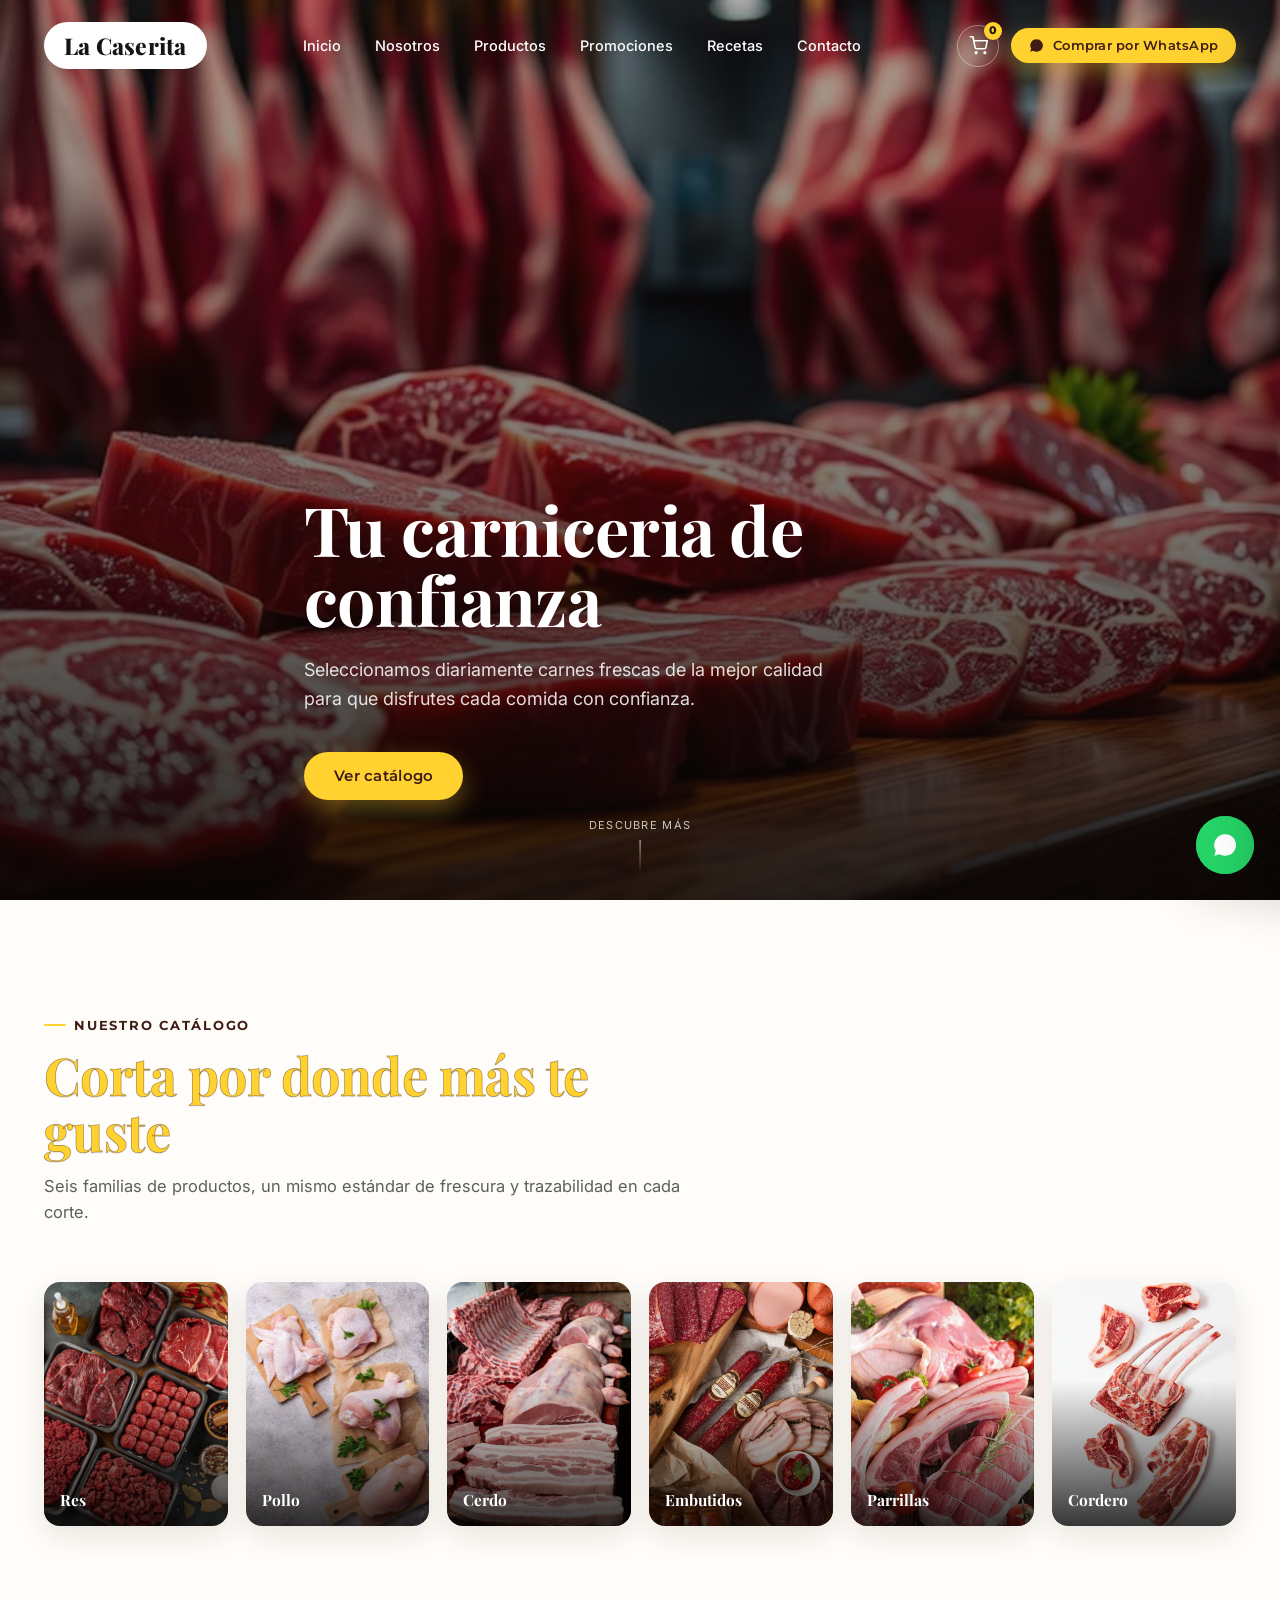
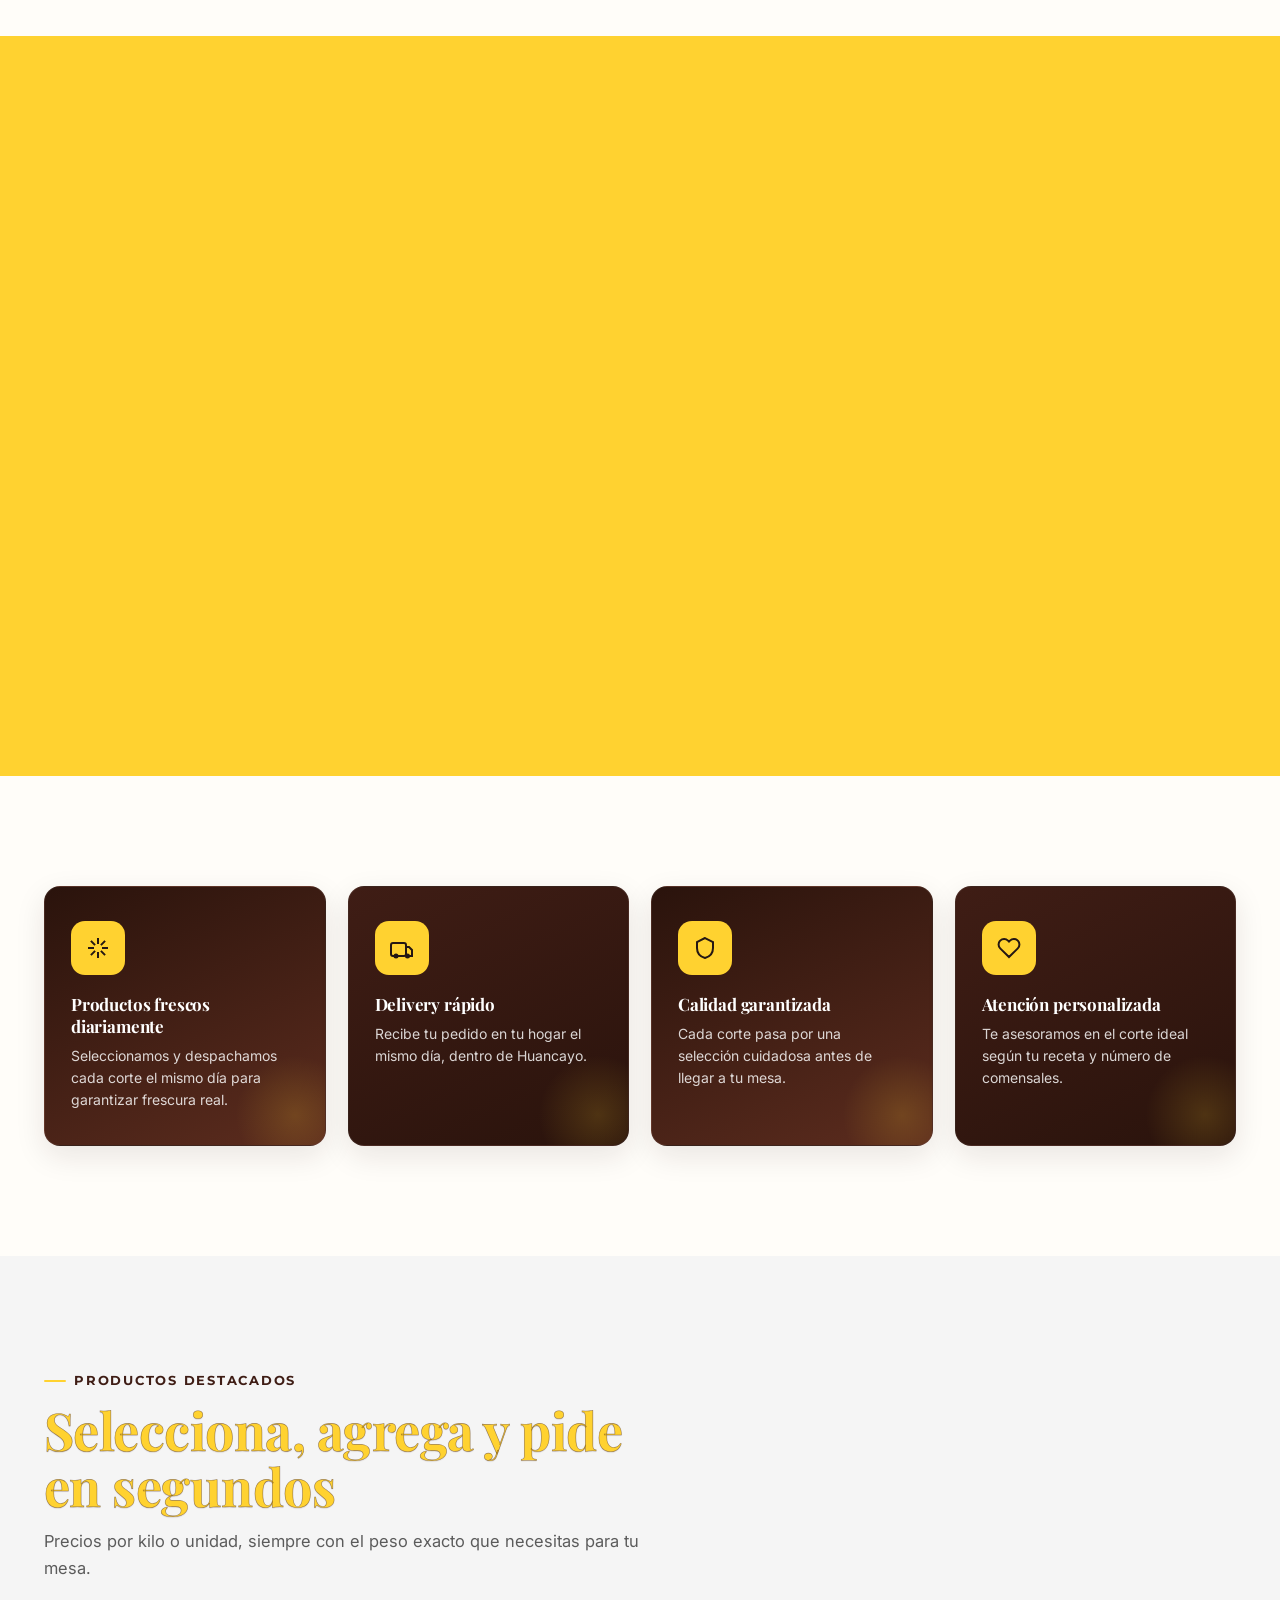
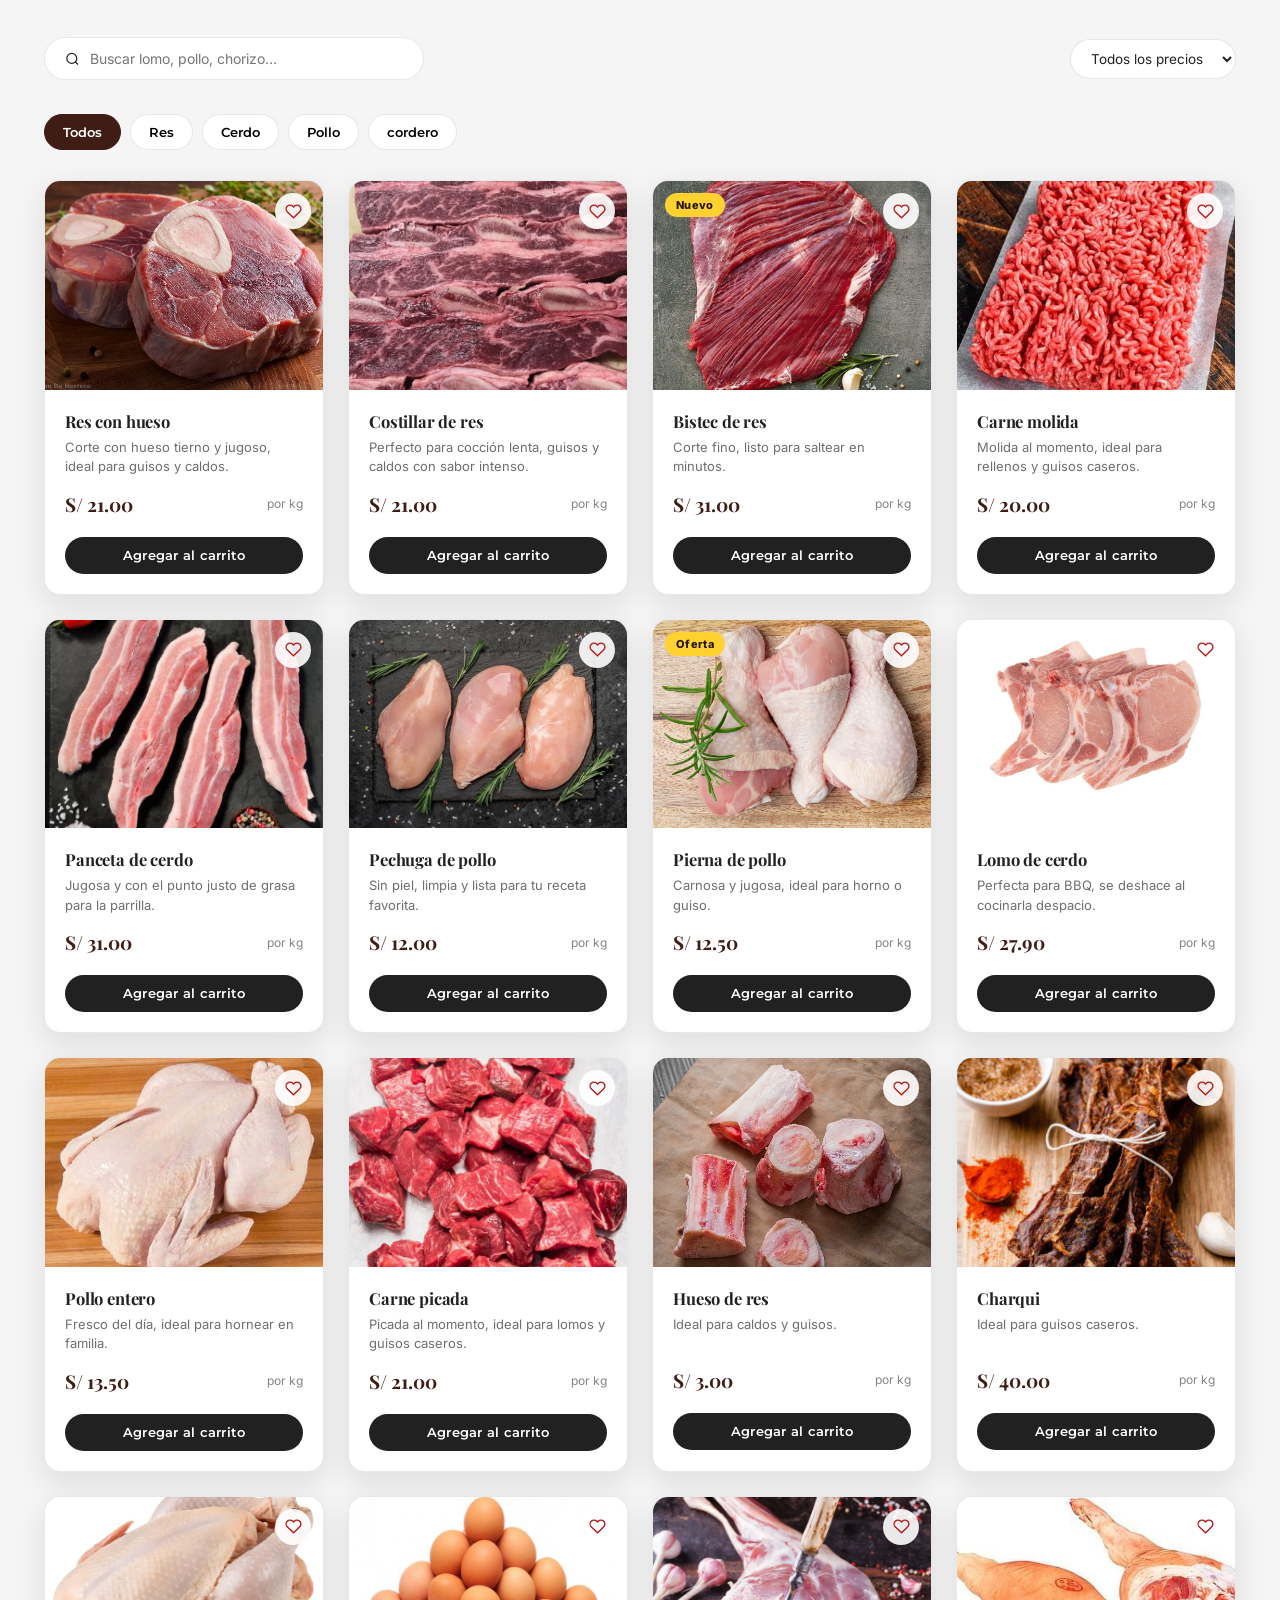
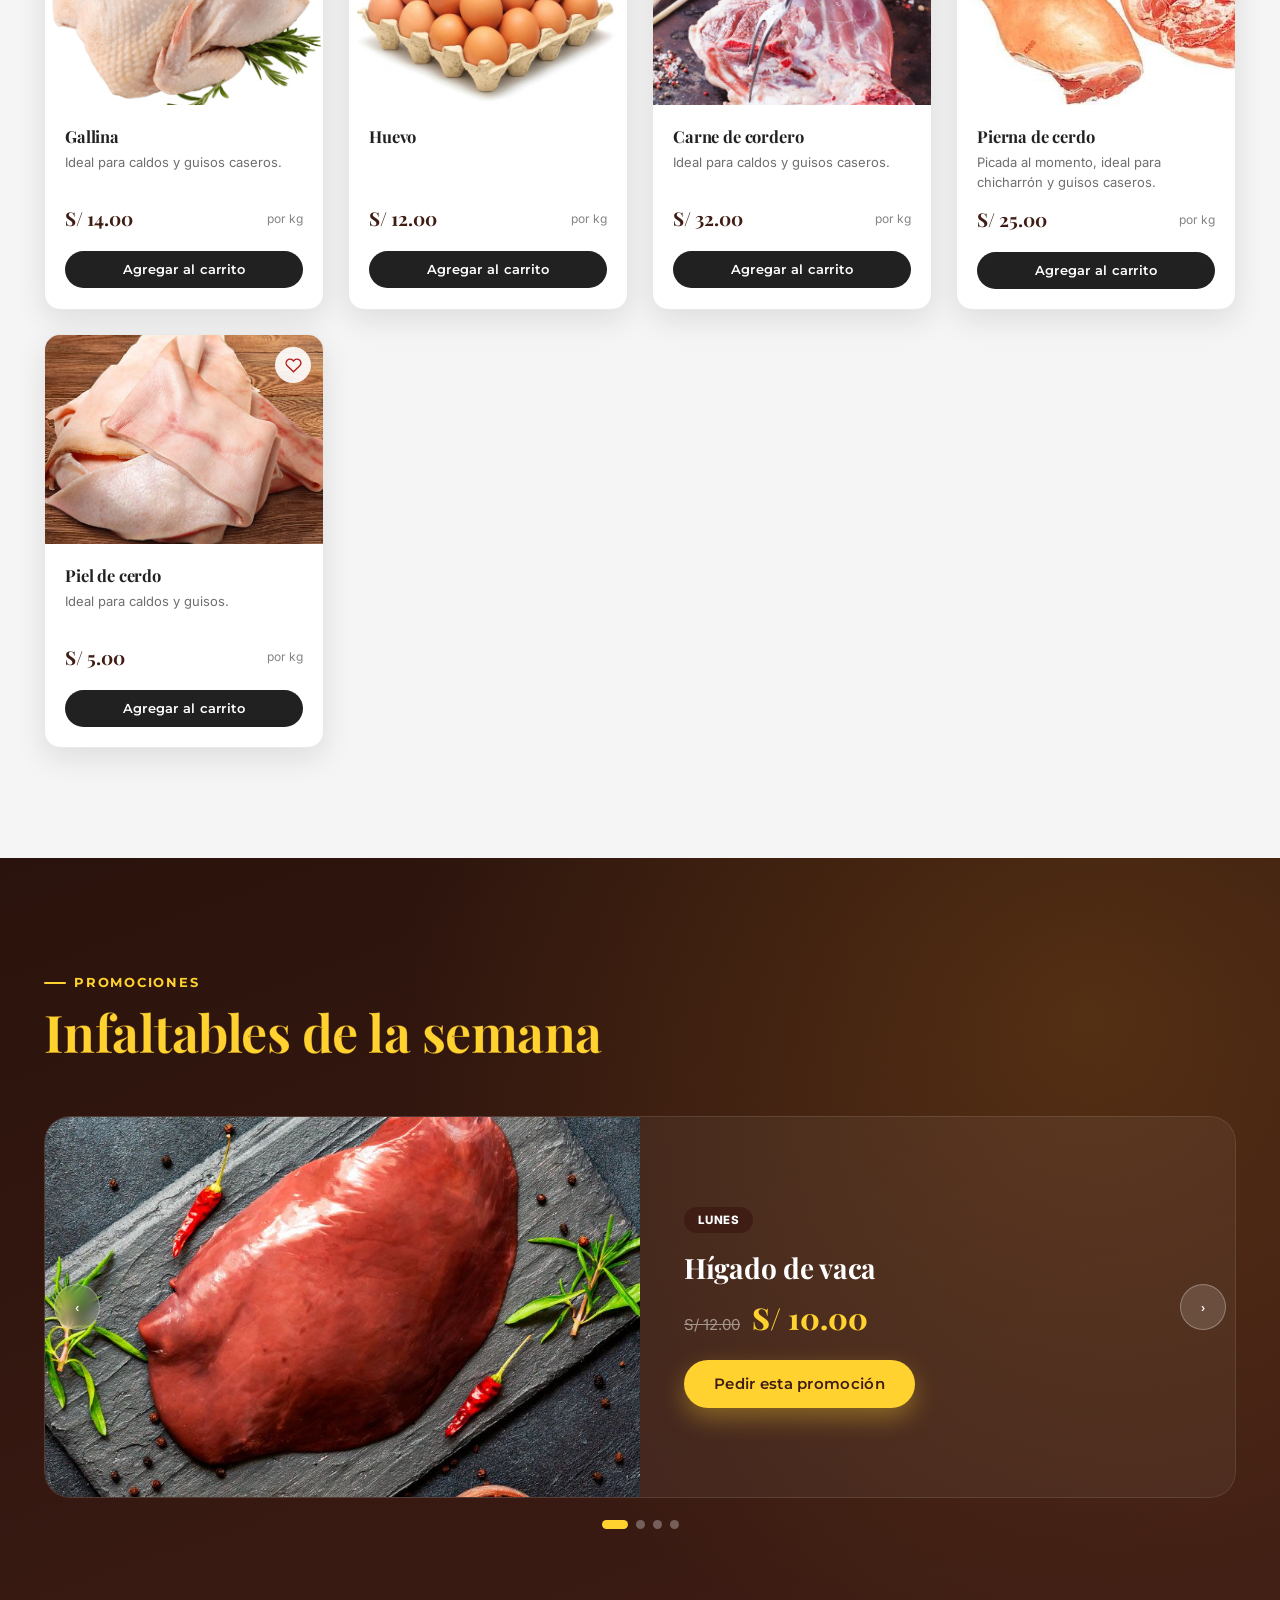
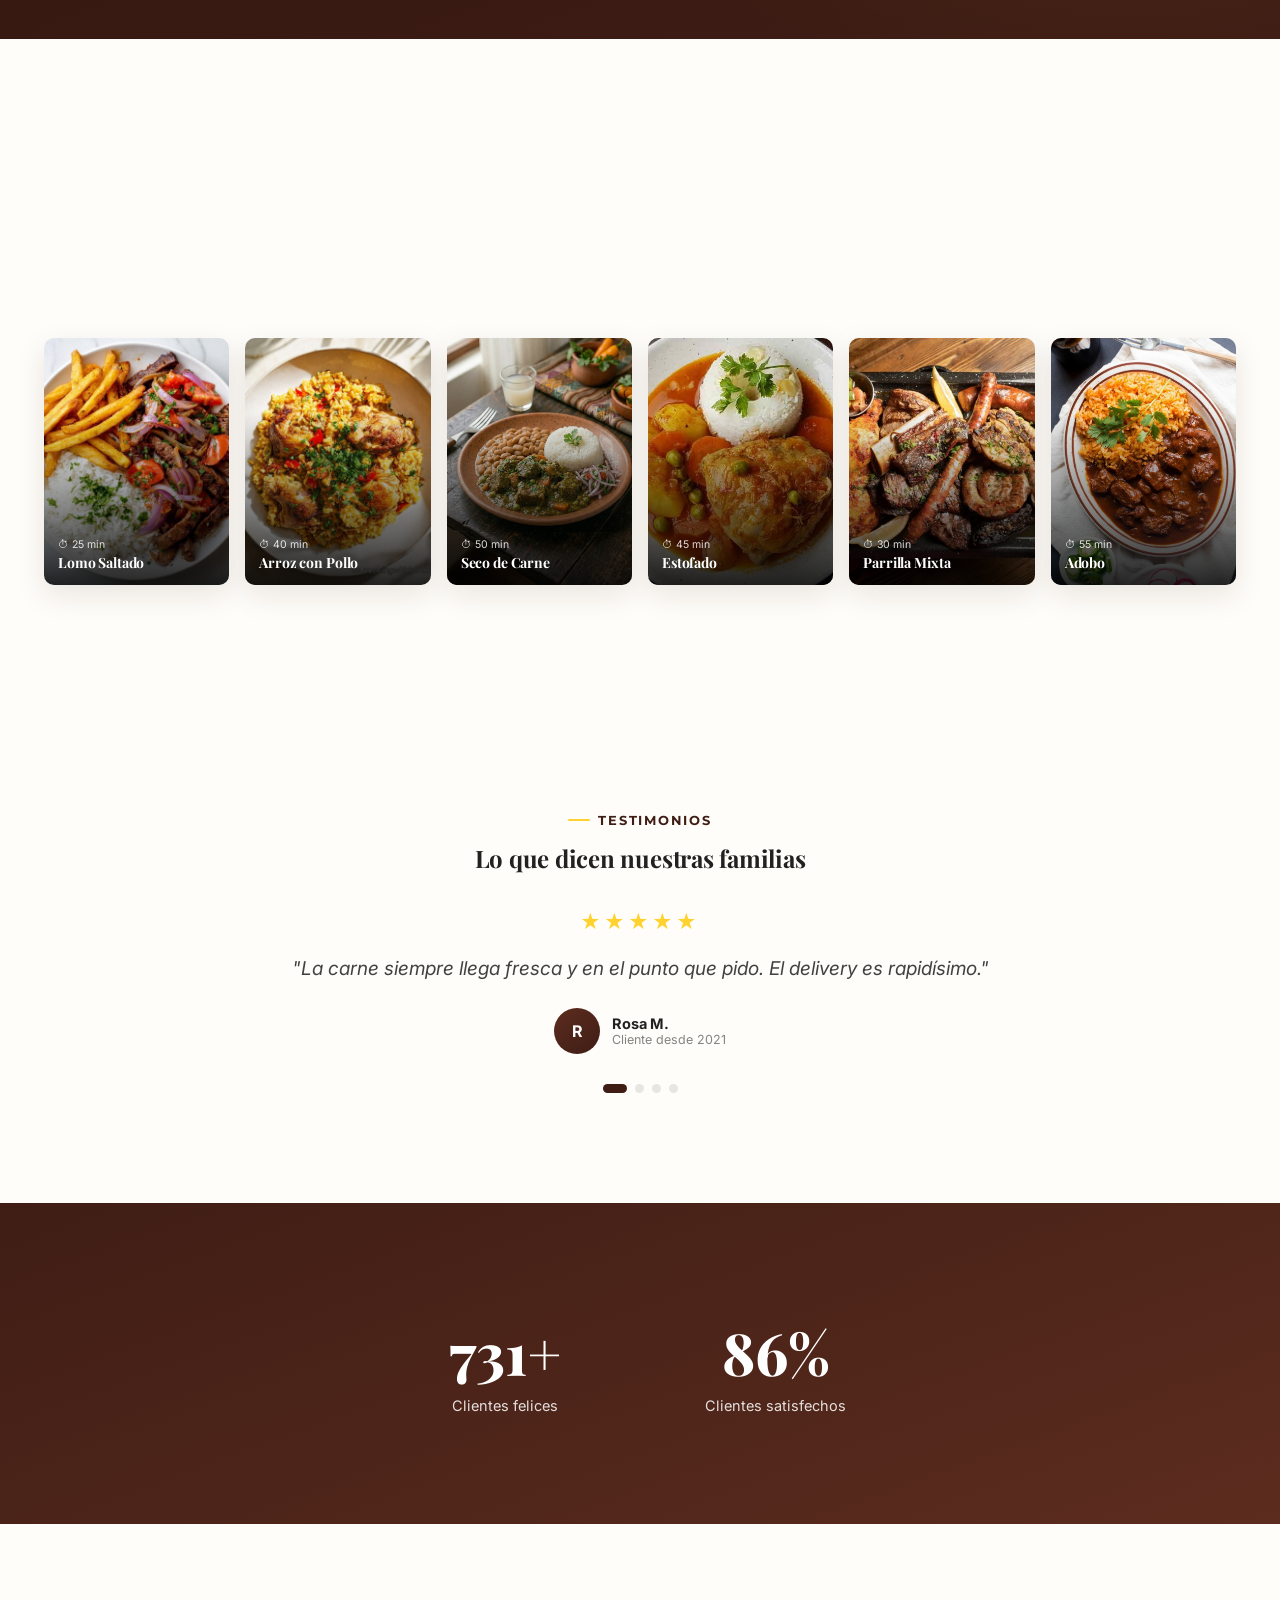
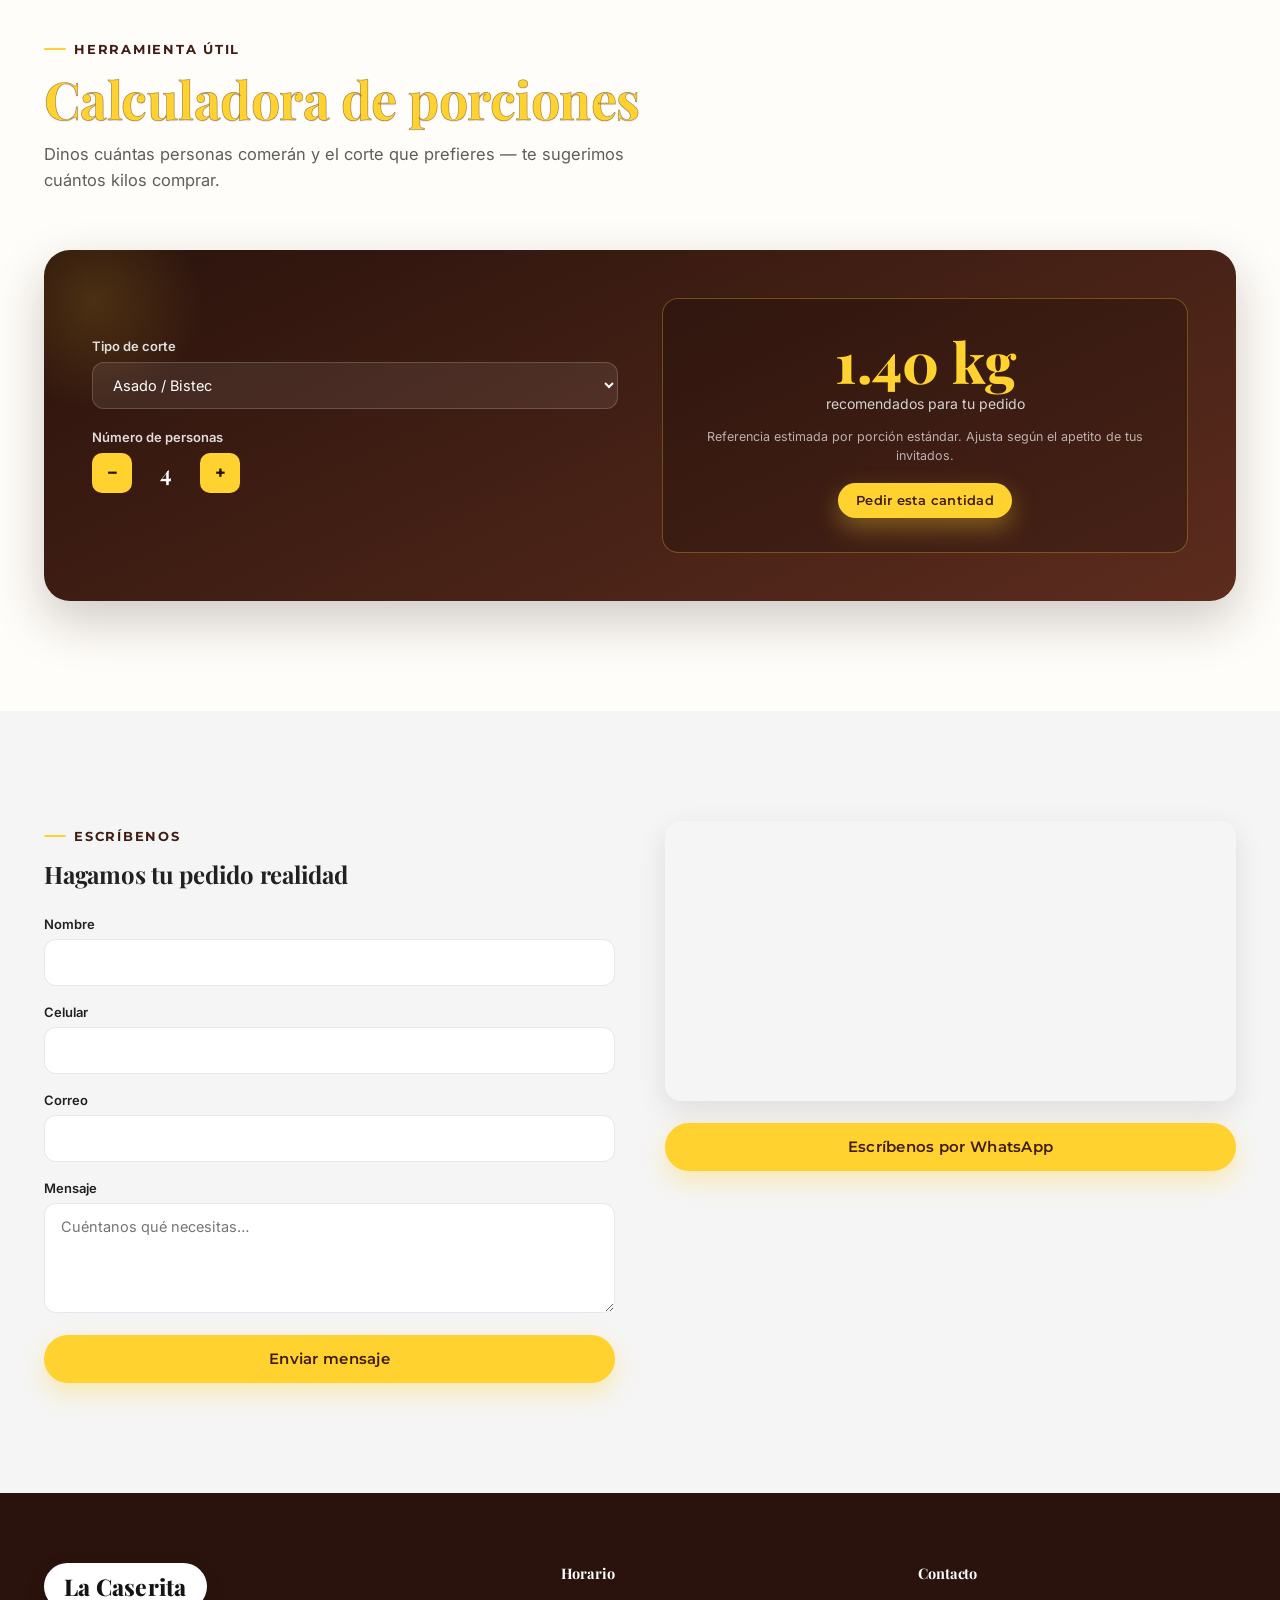
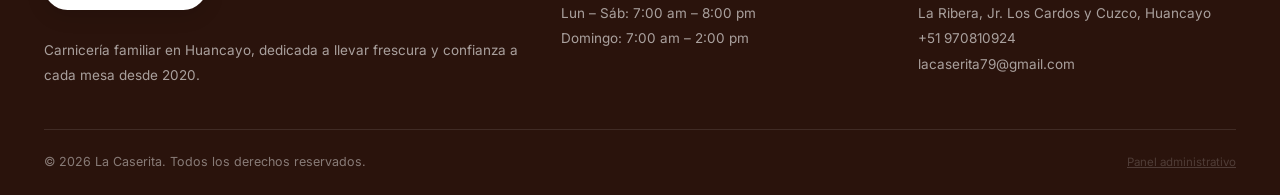
==== lacaserita-project/index.html @ 487848da "sexta.1 subida" ====
<!DOCTYPE html>
<html lang="es-PE">
<head>
<meta charset="UTF-8">
<meta name="viewport" content="width=device-width, initial-scale=1.0">
<title>La Caserita | Carnicería Familiar en Huancayo — Carnes Frescas a Domicilio</title>
<meta name="description" content="La Caserita: carnicería familiar en Huancayo. Carnes de res, pollo, cerdo, cordero y embutidos frescos, seleccionados a diario. Pide por WhatsApp con delivery el mismo día.">
<meta name="robots" content="index, follow">
<link rel="canonical" href="https://www.lacaserita.pe/">

<!-- Open Graph / redes sociales -->
<meta property="og:type" content="website">
<meta property="og:site_name" content="La Caserita">
<meta property="og:title" content="La Caserita | Carnicería Familiar en Huancayo">
<meta property="og:description" content="Carnes frescas de res, pollo, cerdo, codero y embutidos, seleccionadas a diario. Pide por WhatsApp con delivery el mismo día en Huancayo.">
<meta property="og:image" content="assets/images/logo/og-image.jpg">
<meta property="og:locale" content="es_PE">
<meta name="twitter:card" content="summary_large_image">

<!-- Favicon -->
<link rel="icon" type="image/svg+xml" href="assets/icons/favicon.svg">
<link rel="icon" type="image/x-icon" href="/favicon.ico">
<link rel="apple-touch-icon" href="assets/icons/apple-touch-icon.png">

<!-- Tipografías -->
<link rel="preconnect" href="https://fonts.googleapis.com">
<link rel="preconnect" href="https://fonts.gstatic.com" crossorigin>
<link href="https://fonts.googleapis.com/css2?family=Playfair+Display:wght@600;700;800&family=Inter:wght@400;500;600&family=Montserrat:wght@600;700&display=swap" rel="stylesheet">

<!-- Hojas de estilo -->
<link rel="stylesheet" href="css/styles.css">
<link rel="stylesheet" href="css/responsive.css">
<link rel="stylesheet" href="css/animations.css">

<!-- Datos estructurados (SEO local) -->
<script type="application/ld+json">
{
  "@context": "https://schema.org",
  "@type": "MeatShop",
  "name": "La Caserita",
  "image": "assets/images/logo/logo.png",
  "telephone": "+51970810924",
  "email": "lacaserita79@gmail.com",
  "address": {
    "@type": "PostalAddress",
    "streetAddress": "Jr. Los Cardos y Cuzco, La Ribera",
    "addressLocality": "Huancayo",
    "addressCountry": "PE"
  },
  "openingHours": ["Mo-Sa 07:00-20:00", "Su 07:00-14:00"],
  "priceRange": "S/"
}
</script>
</head>
<body class="top-hero-active">



<!-- ============ HEADER ============ -->
<header id="site-header">
  <div class="wrap">
    <a href="#inicio" class="logo">La Caserita</a>
    <nav id="main-nav">
      <a href="#inicio">Inicio</a>
      <a href="#nosotros">Nosotros</a>
      <a href="#productos">Productos</a>
      <a href="#promociones">Promociones</a>
      <a href="#recetas">Recetas</a>
      <a href="#contacto">Contacto</a>
    </nav>
    <div class="header-actions">
      <button class="icon-btn hidden" data-action="open-cart" title="Favoritos" aria-label="Ver favoritos"></button>
      <button class="icon-btn" data-action="open-cart" title="Carrito" aria-label="Ver carrito">
        <svg width="19" height="19" viewBox="0 0 24 24" fill="none" stroke="currentColor" stroke-width="2"><circle cx="9" cy="21" r="1"/><circle cx="20" cy="21" r="1"/><path d="M1 1h4l2.68 13.39a2 2 0 0 0 2 1.61h9.72a2 2 0 0 0 2-1.61L23 6H6"/></svg>
        <span class="badge-count" id="cart-count">0</span>
      </button>
      <a class="btn btn-primary btn-sm hidden" id="btn-wa-header" href="#" target="_blank">
        <svg width="15" height="15" viewBox="0 0 24 24" fill="currentColor"><path d="M17.5 14.4c-.3-.1-1.6-.8-1.8-.9-.2-.1-.4-.1-.6.1-.2.3-.7.9-.8 1-.2.2-.3.2-.5.1-1.5-.7-2.5-1.3-3.5-3-.3-.5.3-.4.8-1.4.1-.2 0-.4 0-.5-.1-.1-.6-1.5-.8-2-.2-.5-.4-.4-.6-.4h-.5c-.2 0-.5.1-.7.3-.7.7-1 1.5-1 2.5.1 1.2.9 2.4 1 2.5 1.3 2 2.9 3.5 5 4.2.7.2 1.2.4 1.6.5.7.2 1.3.1 1.8-.1.5-.2 1.6-.6 1.8-1.3.2-.6.2-1.1.1-1.3-.1-.1-.3-.2-.6-.3z"/><path d="M12 2a10 10 0 0 0-8.5 15.2L2 22l4.9-1.5A10 10 0 1 0 12 2z"/></svg>
        <span>Comprar por WhatsApp</span>
      </a>
      <button class="burger" data-action="toggle-nav" aria-label="Menú">
        <svg width="20" height="20" viewBox="0 0 24 24" fill="none" stroke="currentColor" stroke-width="2"><path d="M3 12h18M3 6h18M3 18h18"/></svg>
      </button>
    </div>
  </div>
</header>

<!-- ============ HERO ============ -->
<section class="hero" id="inicio">
  <div class="wrap hero-inner">
    <h1>Tu carniceria de confianza</h1>
    <p>Seleccionamos diariamente carnes frescas de la mejor calidad para que disfrutes cada comida con confianza.</p>
    <div class="hero-btns">
      <a href="#productos" class="btn btn-primary">Ver catálogo</a>
    </div>
  </div>
  <div class="hero-scroll"><span>Descubre más</span><span class="scroll-line"></span></div>
</section>

<!-- ============ CATEGORIAS ============ -->
<section class="section" id="categorias">
  <div class="wrap">
    <div class="section-head reveal">
      <span class="eyebrow">Nuestro catálogo</span>
      <h2>Corta por donde más te guste</h2>
      <p>Seis familias de productos, un mismo estándar de frescura y trazabilidad en cada corte.</p>
    </div>
    <div class="cat-grid" id="cat-grid"></div>
  </div>
</section>

<!-- ============ NOSOTROS ============ -->
<section class="section section--nosotros" id="nosotros">
  <div class="wrap historia">
    <div class="historia-img reveal">
      <img id="nosotros-img" src="assets/images/gallery/fundadoras.jpg" data-fallback="https://loremflickr.com/1200/1300/butcher,shop?lock=51" alt="Techi y Celia, fundadoras de La Caserita" loading="lazy">
      <div class="historia-badge"><div class="seal small"></div></div>
    </div>
    <div class="reveal reveal-delay-1">
      <span class="eyebrow">Nuestra historia</span>
      <h2>¡Hola a todos!</h2>
      <p>Somos Techi y Celia, fundadoras de "La Caserita".</p>
      <p>Nuestro emprendimiento nació durante la cuarentena, cuando vimos una oportunidad para llevar productos cárnicos frescos y de calidad directamente a los hogares.</p>
      <p>Lo que comenzó como una forma de apoyar a nuestras familias y a nuestra comunidad, hoy se ha convertido en un negocio que atendemos con mucho cariño y compromiso.</p>
      <p>Con años de experiencia y una verdadera pasión por ofrecer los mejores cortes, seleccionamos cuidadosamente cada producto para que llegue a tu mesa con la frescura y calidad que tu familia merece.</p>
      <p class="thanks">Gracias por abrirnos las puertas de tu hogar y por confiar en nosotras.</p>
      <p>¡Es un gusto ser parte de tus comidas y de tus momentos especiales!</p>
    </div>
  </div>
</section>

<!-- ============ BENEFICIOS ============ -->
<section class="section">
  <div class="wrap">
    <div class="benef-grid" id="benef-grid"></div>
  </div>
</section>

<!-- ============ PRODUCTOS ============ -->
<section class="section section--alt" id="productos">
  <div class="wrap">
    <div class="section-head reveal">
      <span class="eyebrow">Productos destacados</span>
      <h2>Selecciona, agrega y pide en segundos</h2>
      <p>Precios por kilo o unidad, siempre con el peso exacto que necesitas para tu mesa.</p>
    </div>
    <div class="prod-toolbar">
      <div class="search-box">
        <svg width="16" height="16" viewBox="0 0 24 24" fill="none" stroke="currentColor" stroke-width="2"><circle cx="11" cy="11" r="8"/><path d="m21 21-4.3-4.3"/></svg>
        <input id="search-input" type="text" placeholder="Buscar lomo, pollo, chorizo…" data-action="filter-input">
      </div>
      <select class="price-select" id="price-filter" data-action="filter-input">
        <option value="all">Todos los precios</option>
        <option value="0-25">S/ 0 – 25</option>
        <option value="25-40">S/ 25 – 40</option>
        <option value="40-999">S/ 40 a más</option>
      </select>
    </div>
    <div class="filter-chips" id="cat-chips"></div>
    <div class="prod-grid" id="prod-grid"></div>
  </div>
</section>

<!-- ============ PROMOCIONES ============ -->
<section class="section promo-section" id="promociones">
  <div class="wrap">
    <div class="section-head reveal">
      <span class="eyebrow">Promociones</span>
      <h2>Infaltables de la semana</h2>
    </div>
    <div class="promo-carousel">
      <div class="promo-track" id="promo-track"></div>
      <div class="promo-arrows">
        <button data-action="promo-prev" aria-label="Anterior">‹</button>
        <button data-action="promo-next" aria-label="Siguiente">›</button>
      </div>
    </div>
    <div class="promo-dots" id="promo-dots"></div>
  </div>
</section>

<!-- ============ RECETAS ============ -->
<section class="section" id="recetas">
  <div class="wrap">
    <div class="section-head reveal">
      <span class="eyebrow">Recetas</span>
      <h2>Del mostrador a tu mesa</h2>
      <p>Ideas sencillas para aprovechar al máximo cada corte que llevas.</p>
    </div>
    <div class="recetas-grid" id="recetas-grid"></div>
  </div>
</section>

<!-- ============ TESTIMONIOS ============ -->
<section class="section" id="testimonios">
  <div class="wrap testi-wrap">
    <span class="eyebrow">Testimonios</span>
    <h2 class="testi-title">Lo que dicen nuestras familias</h2>
    <div id="testi-slides"></div>
    <div class="testi-dots" id="testi-dots"></div>
  </div>
</section>

<!-- ============ CONTADORES ============ -->
<section class="section contadores" id="contadores">
  <div class="wrap cont-grid">
    <div><div class="cont-num" data-target="1000" data-suffix="+">0</div><div class="cont-label">Clientes felices</div></div>
    <div><div class="cont-num" data-target="98" data-suffix="%">0</div><div class="cont-label">Clientes satisfechos</div></div>
  </div>
</section>

<!-- ============ CALCULADORA ============ -->
<section class="section" id="calculadora">
  <div class="wrap">
    <div class="section-head reveal">
      <span class="eyebrow">Herramienta útil</span>
      <h2>Calculadora de porciones</h2>
      <p>Dinos cuántas personas comerán y el corte que prefieres — te sugerimos cuántos kilos comprar.</p>
    </div>
    <div class="calc-box reveal">
      <div>
        <div class="calc-field">
          <label>Tipo de corte</label>
          <select id="calc-cut">
            <option value="0.35">Asado / Bistec</option>
            <option value="0.30">Carne molida</option>
            <option value="0.40">Pollo (entero o presas)</option>
            <option value="0.45">Chuleta de cerdo</option>
            <option value="0.50">Parrilla mixta</option>
            <option value="0.25">Embutidos (chorizo/salchicha)</option>
          </select>
        </div>
        <div class="calc-field">
          <label>Número de personas</label>
          <div class="stepper">
            <button data-action="calc-decrease">−</button>
            <span id="calc-people">4</span>
            <button data-action="calc-increase">+</button>
          </div>
        </div>
      </div>
      <div class="calc-result">
        <div class="kg" id="calc-kg">1.4 kg</div>
        <div class="unit">recomendados para tu pedido</div>
        <div class="calc-note">Referencia estimada por porción estándar. Ajusta según el apetito de tus invitados.</div>
        <a href="#" id="calc-wa" target="_blank" class="btn btn-primary btn-sm calc-wa-btn">Pedir esta cantidad</a>
      </div>
    </div>
  </div>
</section>

<!-- ============ CONTACTO ============ -->
<section class="section section--alt" id="contacto">
  <div class="wrap contacto-grid">
    <div class="reveal">
      <span class="eyebrow">Escríbenos</span>
      <h2 class="contact-title">Hagamos tu pedido realidad</h2>
      <form data-form="contact">
        <div class="form-field"><label>Nombre</label><input type="text" required></div>
        <div class="form-field"><label>Celular</label><input type="tel" required></div>
        <div class="form-field"><label>Correo</label><input type="email"></div>
        <div class="form-field"><label>Mensaje</label><textarea required placeholder="Cuéntanos qué necesitas…"></textarea></div>
        <button class="btn btn-primary full-width" type="submit">Enviar mensaje</button>
      </form>
    </div>
    <div class="reveal reveal-delay-1">
      <div class="map-frame">
        <iframe src="https://maps.google.com/maps?q=La+Ribera,+Jr+Los+Cardos+y+Cuzco,+Huancayo,+Peru&t=&z=16&ie=UTF8&iwloc=&output=embed" loading="lazy"></iframe>
      </div>
      <a class="btn btn-primary full-width" id="contacto-wa" href="#" target="_blank">Escríbenos por WhatsApp</a>
    </div>
  </div>
</section>

<!-- ============ FOOTER ============ -->
<footer>
  <div class="wrap">
    <div class="footer-grid">
      <div>
        <a class="logo footer-logo" href="#inicio">La Caserita</a>
        <p class="footer-tagline">Carnicería familiar en Huancayo, dedicada a llevar frescura y confianza a cada mesa desde 2020.</p>
      </div>
      <div>
        <h4>Horario</h4>
        <ul><li>Lun – Sáb: 7:00 am – 8:00 pm</li><li>Domingo: 7:00 am – 2:00 pm</li></ul>
      </div>
      <div>
        <h4>Contacto</h4>
        <ul id="footer-contact-list"></ul>
      </div>
    </div>
    <div class="footer-bottom">
      <span>© 2026 La Caserita. Todos los derechos reservados.</span>
      <span><a href="#" data-action="open-admin" class="admin-link">Panel administrativo</a></span>
    </div>
  </div>
</footer>

<!-- ============ FLOATING ============ -->
<a href="#" id="fab-wa" class="fab fab-wa" target="_blank" aria-label="WhatsApp"><span class="pulse"></span>
  <svg width="26" height="26" viewBox="0 0 24 24" fill="currentColor" class="fab-icon"><path d="M17.5 14.4c-.3-.1-1.6-.8-1.8-.9-.2-.1-.4-.1-.6.1-.2.3-.7.9-.8 1-.2.2-.3.2-.5.1-1.5-.7-2.5-1.3-3.5-3-.3-.5.3-.4.8-1.4.1-.2 0-.4 0-.5-.1-.1-.6-1.5-.8-2-.2-.5-.4-.4-.6-.4h-.5c-.2 0-.5.1-.7.3-.7.7-1 1.5-1 2.5.1 1.2.9 2.4 1 2.5 1.3 2 2.9 3.5 5 4.2.7.2 1.2.4 1.6.5.7.2 1.3.1 1.8-.1.5-.2 1.6-.6 1.8-1.3.2-.6.2-1.1.1-1.3-.1-.1-.3-.2-.6-.3z"/><path d="M12 2a10 10 0 0 0-8.5 15.2L2 22l4.9-1.5A10 10 0 1 0 12 2z"/></svg>
</a>
<button class="fab fab-top" id="fab-top" data-action="scroll-top" aria-label="Volver arriba">
  <svg width="20" height="20" viewBox="0 0 24 24" fill="none" stroke="currentColor" stroke-width="2"><path d="M12 19V5M5 12l7-7 7 7"/></svg>
</button>

<!-- ============ CART DRAWER ============ -->
<div class="overlay-bg" id="overlay-bg" data-action="close-cart"></div>
<div class="drawer" id="cart-drawer">
  <div class="drawer-head"><h3>Tu carrito</h3><button class="close-x" data-action="close-cart">✕</button></div>
  <div class="drawer-body" id="cart-body"></div>
  <div class="drawer-foot">
    <div class="total"><span>Total</span><span id="cart-total">S/ 0.00</span></div>
    <a href="#" id="cart-wa-btn" target="_blank" class="btn btn-primary full-width">Finalizar por WhatsApp</a>
  </div>
</div>

<!-- ============ ADMIN LOGIN ============ -->
<div id="admin-login" class="admin-login-overlay hidden">
  <div class="admin-login-box">
    <h3>Acceso administrativo</h3>
    <p class="admin-login-hint">Ingresa tus credenciales para continuar.</p>
    <input id="admin-user" class="admin-login-input" placeholder="Usuario">
    <input id="admin-pass" type="password" class="admin-login-input" placeholder="Contraseña">
    <p id="admin-login-error" class="admin-login-error"></p>
    <div class="admin-login-actions">
      <button class="btn btn-outline btn-sm" data-action="admin-login-cancel">Cancelar</button>
      <button class="btn btn-primary btn-sm" data-action="admin-login-submit">Entrar</button>
    </div>
  </div>
</div>

<!-- ============ ADMIN VIEW ============ -->
<div id="admin-view">
  <div class="admin-shell">
    <div class="admin-head">
      <div>
        <span class="eyebrow">Panel interno</span>
        <h2>Panel administrativo</h2>
      </div>
      <button class="btn btn-outline btn-sm" data-action="close-admin">Volver al sitio</button>
    </div>
    <div class="admin-tabs">
      <button class="chip admin-tab active" data-action="admin-tab" data-tab="productos">Productos</button>
      <button class="chip admin-tab" data-action="admin-tab" data-tab="promociones">Promociones</button>
      <button class="chip admin-tab" data-action="admin-tab" data-tab="recetas">Recetas</button>
      <button class="chip admin-tab" data-action="admin-tab" data-tab="portada">Portada</button>
      <button class="chip admin-tab" data-action="admin-tab" data-tab="nosotros">Nosotros</button>
      <button class="chip admin-tab" data-action="admin-tab" data-tab="contacto">Datos de contacto</button>
    </div>

    <!-- TAB PRODUCTOS -->
    <div id="admin-tab-productos" class="admin-tab-panel">
      <div class="admin-toolbar">
        <button class="btn btn-primary btn-sm" data-action="toggle-product-form">+ Nuevo producto</button>
      </div>
      <div class="admin-form" id="admin-form">
        <input id="af-name" placeholder="Nombre del producto">
        <select id="af-cat"><option value="res">Res</option><option value="pollo">Pollo</option><option value="cerdo">Cerdo</option><option value="embutidos">Embutidos</option><option value="cordero">Cordero</option></select>
        <input id="af-price" type="number" placeholder="Precio (S/)">
        <input id="af-weight" placeholder="Peso / unidad (ej: por kg)">
        <input id="af-desc" placeholder="Descripción corta" class="full">
        <div class="full upload-row">
          <img id="af-img-preview" src="" alt="" class="img-preview img-preview--sm">
          <label class="btn btn-outline btn-sm upload-label">Subir foto desde tu equipo
            <input type="file" accept="image/*" id="af-img-file" class="file-input" data-preview-target="af-img-preview" data-store-key="af-img-data">
          </label>
          <span class="form-hint">o pega una URL abajo</span>
        </div>
        <input id="af-img" placeholder="URL de imagen (opcional si subes una foto)" class="full">
        <button class="btn btn-primary full" data-action="save-product">Guardar producto</button>
      </div>
      <table class="admin-table">
        <thead><tr><th></th><th>Producto</th><th>Categoría</th><th>Precio</th><th>Peso</th><th></th></tr></thead>
        <tbody id="admin-tbody"></tbody>
      </table>
    </div>

    <!-- TAB PROMOCIONES -->
    <div id="admin-tab-promociones" class="admin-tab-panel hidden">
      <div class="admin-form admin-form--2col open" id="admin-form-promo">
        <input id="ap-title" placeholder="Título (ej: Pack Económico)">
        <input id="ap-tag" placeholder="Etiqueta (ej: Oferta, Nuevo, -20%)">
        <input id="ap-old" type="number" placeholder="Precio anterior (S/)">
        <input id="ap-price" type="number" placeholder="Precio actual (S/)">
        <div class="full upload-row">
          <img id="ap-img-preview" src="" alt="" class="img-preview img-preview--sm">
          <label class="btn btn-outline btn-sm upload-label">Subir foto
            <input type="file" accept="image/*" id="ap-img-file" class="file-input" data-preview-target="ap-img-preview" data-store-key="ap-img-data">
          </label>
        </div>
        <input id="ap-img" placeholder="URL de imagen (opcional)" class="full">
        <input type="hidden" id="ap-editing">
        <button class="btn btn-primary full" data-action="save-promo">Guardar promoción</button>
      </div>
      <table class="admin-table">
        <thead><tr><th></th><th>Promoción</th><th>Antes</th><th>Ahora</th><th></th></tr></thead>
        <tbody id="admin-promos-tbody"></tbody>
      </table>
    </div>

    <!-- TAB RECETAS -->
    <div id="admin-tab-recetas" class="admin-tab-panel hidden">
      <div class="admin-form admin-form--2col open" id="admin-form-receta">
        <input id="ar-title" placeholder="Título de la receta">
        <input id="ar-time" placeholder="Tiempo (ej: 25 min)">
        <div class="full upload-row">
          <img id="ar-img-preview" src="" alt="" class="img-preview img-preview--sm">
          <label class="btn btn-outline btn-sm upload-label">Subir foto
            <input type="file" accept="image/*" id="ar-img-file" class="file-input" data-preview-target="ar-img-preview" data-store-key="ar-img-data">
          </label>
        </div>
        <input id="ar-img" placeholder="URL de imagen (opcional)" class="full">
        <input type="hidden" id="ar-editing">
        <button class="btn btn-primary full" data-action="save-receta">Guardar receta</button>
      </div>
      <table class="admin-table">
        <thead><tr><th></th><th>Receta</th><th>Tiempo</th><th></th></tr></thead>
        <tbody id="admin-recetas-tbody"></tbody>
      </table>
    </div>

    <!-- TAB PORTADA -->
    <div id="admin-tab-portada" class="admin-tab-panel hidden">
      <div class="admin-form admin-form--1col open">
        <p class="admin-note">Esta es la foto grande de fondo que aparece al abrir la página (sección "Inicio").</p>
        <div class="upload-row">
          <img id="ah-img-preview" src="" alt="" class="img-preview img-preview--wide">
          <label class="btn btn-outline btn-sm upload-label">Subir nueva foto
            <input type="file" accept="image/*" id="ah-img-file" class="file-input" data-preview-target="ah-img-preview" data-store-key="ah-img-data">
          </label>
        </div>
        <input id="ah-img" placeholder="o pega una URL de imagen">
        <button class="btn btn-primary" data-action="save-hero">Guardar foto de portada</button>
      </div>
    </div>

    <!-- TAB NOSOTROS -->
    <div id="admin-tab-nosotros" class="admin-tab-panel hidden">
      <div class="admin-form admin-form--1col open">
        <div class="upload-row">
          <img id="an-img-preview" src="" alt="" class="img-preview img-preview--md">
          <label class="btn btn-outline btn-sm upload-label">Subir nueva foto
            <input type="file" accept="image/*" id="an-img-file" class="file-input" data-preview-target="an-img-preview" data-store-key="an-img-data">
          </label>
        </div>
        <input id="an-img" placeholder="o pega una URL de imagen">
        <button class="btn btn-primary" data-action="save-nosotros">Guardar foto de Nosotros</button>
      </div>
    </div>

    <!-- TAB CONTACTO -->
    <div id="admin-tab-contacto" class="admin-tab-panel hidden">
      <div class="admin-form admin-form--2col open">
        <input id="ac-phone" placeholder="Celular (solo números, sin +51)">
        <input id="ac-email" placeholder="Correo">
        <input id="ac-address" placeholder="Dirección" class="full">
        <input id="ac-schedule1" placeholder="Horario línea 1">
        <input id="ac-schedule2" placeholder="Horario línea 2">
        <button class="btn btn-primary full" data-action="save-contact">Guardar datos de contacto</button>
      </div>
    </div>
  </div>
</div>

<!-- El JavaScript se carga como módulos ES6 (import/export). main.js es el punto de entrada
     y va al final del body para que todo el HTML ya exista cuando se ejecuta. -->
<script type="module" src="js/main.js"></script>
</body>
</html>
---- lacaserita-project/css/styles.css ----
/* =====================================================================
   LA CASERITA — HOJA DE ESTILOS PRINCIPAL
   Contiene: variables de marca, tipografía, botones, header, hero,
   y todos los componentes de cada sección del sitio.
   Los estados responsive están en responsive.css
   Las animaciones (@keyframes y sistema de scroll-reveal) están en animations.css
===================================================================== */


/* ============ CONFIG / TOKENS ============ */
:root{
  --rojo-principal:#3f1d15;
  --rojo-secundario:#5c2c1e;
  --acento:#ffd230;
  --blanco:#FFFFFF;
  --gris-claro:#F5F5F5;
  --texto:#212121;

  --wood-deep:#2a130c;
  --wood:#3f1d15;
  --paper:#fffdf9;
  --line:rgba(33,33,33,.10);

  --radius-lg:26px;
  --radius-md:16px;
  --radius-sm:10px;
  --shadow-soft:0 10px 30px rgba(36,23,19,.10);
  --shadow-strong:0 20px 50px rgba(36,23,19,.22);
  --ease:cubic-bezier(.22,1,.36,1);
}
/* Modo oscuro eliminado a pedido del cliente — solo versión clara */
*{box-sizing:border-box; margin:0; padding:0;}
html{scroll-behavior:smooth;}
body{
  font-family:'Inter',sans-serif;
  color:var(--texto);
  background:var(--paper);
  overflow-x:hidden;
  transition:background .4s var(--ease), color .4s var(--ease);
}
h1,h2,h3,h4{font-family:'Playfair Display',serif; font-weight:700; letter-spacing:-.01em;}
button, .btn{font-family:'Montserrat',sans-serif; font-weight:600; cursor:pointer;}
a{color:inherit; text-decoration:none;}
img{max-width:100%; display:block;}
.wrap{max-width:1240px; margin:0 auto; padding:0 24px;}
.eyebrow{
  display:inline-flex; align-items:center; gap:8px;
  font-family:'Montserrat',sans-serif; font-weight:700; font-size:12.5px;
  letter-spacing:.14em; text-transform:uppercase; color:var(--rojo-principal);
  margin-bottom:14px;
}
.eyebrow::before{content:""; width:22px; height:2px; background:var(--acento); display:inline-block; border-radius:2px;}
.section{padding:110px 0;}
.section-head{max-width:640px; margin-bottom:56px;}
.section-head h2{font-size:clamp(36px,4.6vw,52px); line-height:1.08; color:var(--acento); -webkit-text-stroke:0.6px rgba(63,29,21,.5); text-shadow:0 1px 1px rgba(63,29,21,.15);}
.section-head p{margin-top:14px; font-size:16.5px; opacity:.72; line-height:1.6;}
.section-head.center{margin-left:auto; margin-right:auto; text-align:center;}

/* ---- signature seal motif ---- */
.seal{
  width:78px; height:78px; border-radius:50%;
  border:2px dashed var(--acento);
  display:flex; align-items:center; justify-content:center;
  position:relative; flex-shrink:0;
}
.seal::after{
  content:"CALIDAD\A GARANTIZADA"; white-space:pre; text-align:center;
  font-family:'Montserrat',sans-serif; font-weight:700; font-size:7.5px;
  letter-spacing:.06em; color:var(--rojo-principal); line-height:1.35;
}
.seal.small{width:46px; height:46px;}
.seal.small::after{font-size:5.5px;}

/* ============ BUTTONS ============ */
.btn{
  display:inline-flex; align-items:center; justify-content:center; gap:9px;
  padding:15px 30px; border-radius:100px; border:none; font-size:14.5px;
  letter-spacing:.02em; transition:transform .35s var(--ease), box-shadow .35s var(--ease), background .3s;
}
.btn-primary{background:var(--acento); color:var(--rojo-principal); box-shadow:0 10px 24px rgba(255,210,48,.35);}
.btn-primary:hover{transform:translateY(-3px); box-shadow:0 16px 32px rgba(255,210,48,.5); background:#ffdc55;}
.btn-ghost{background:rgba(255,255,255,.14); color:#fff; border:1.5px solid rgba(255,255,255,.5); backdrop-filter:blur(6px);}
.btn-ghost:hover{background:rgba(255,255,255,.26); transform:translateY(-3px);}
.btn-outline{background:transparent; border:1.5px solid var(--rojo-principal); color:var(--rojo-principal);}
.btn-outline:hover{background:var(--rojo-principal); color:#fff;}
.btn-sm{padding:10px 18px; font-size:12.5px; border-radius:100px;}
.btn:focus-visible, a:focus-visible, input:focus-visible, button:focus-visible{outline:3px solid var(--acento); outline-offset:2px;}

/* ============ HEADER ============ */
header{
  position:fixed; top:0; left:0; right:0; z-index:900;
  padding:22px 0; transition:all .4s var(--ease);
}
header .wrap{display:flex; align-items:center; justify-content:space-between;}
header.scrolled{
  padding:12px 0; background:rgba(247,242,234,.86); backdrop-filter:blur(14px);
  box-shadow:0 4px 24px rgba(36,23,19,.08);
}
.logo{
  display:inline-flex; align-items:center; font-family:'Playfair Display',serif; font-weight:800; font-size:23px;
  color:#141414 !important; background:#fff; padding:8px 20px; border-radius:100px; box-shadow:0 6px 20px rgba(0,0,0,.12);
  letter-spacing:.01em;
}
header.scrolled nav a, header.scrolled .icon-btn{color:var(--texto);}
nav a, .icon-btn{color:#fff; transition:color .3s;}
.top-hero-active header:not(.scrolled) .logo{color:#fff;}
nav{display:flex; gap:34px;}
nav a{font-size:14.5px; font-weight:500; position:relative; padding:4px 0;}
nav a::after{content:""; position:absolute; left:0; bottom:-2px; width:0; height:2px; background:var(--acento); transition:width .3s var(--ease);}
nav a:hover::after{width:100%;}
.header-actions{display:flex; align-items:center; gap:12px;}
.icon-btn{
  width:42px; height:42px; border-radius:50%; border:1.5px solid rgba(255,255,255,.4);
  display:flex; align-items:center; justify-content:center; background:transparent; position:relative;
  transition:all .3s var(--ease);
}
header.scrolled .icon-btn{border-color:var(--line);}
.icon-btn:hover{background:var(--rojo-principal); border-color:var(--rojo-principal); color:#fff;}
.badge-count{
  position:absolute; top:-4px; right:-4px; background:var(--acento); color:#241713; font-size:10.5px;
  font-weight:800; width:18px; height:18px; border-radius:50%; display:flex; align-items:center; justify-content:center;
}
.burger{display:none;}

/* ============ HERO ============ */
.hero{
  position:relative; min-height:100vh; display:flex; align-items:flex-end;
  background:
    linear-gradient(180deg, rgba(20,12,10,.35) 0%, rgba(15,9,8,.55) 55%, rgba(10,6,5,.88) 100%),
    url('https://loremflickr.com/1600/1000/rawmeat,gourmet?lock=99') center/cover no-repeat;
  background-color:var(--wood-deep);
  padding-bottom:100px;
}
.hero-inner{position:relative; z-index:2; color:#fff; max-width:720px;}
.hero h1{
  font-size:clamp(38px,6vw,68px); line-height:1.03; color:#fff; text-shadow:0 6px 30px rgba(0,0,0,.35);
  opacity:0; animation:riseIn .9s var(--ease) .25s forwards;
}
.hero p{
  margin-top:22px; font-size:18px; line-height:1.6; color:rgba(255,255,255,.86); max-width:540px;
  opacity:0; animation:riseIn .9s var(--ease) .45s forwards;
}
.hero-btns{display:flex; gap:16px; margin-top:38px; flex-wrap:wrap; opacity:0; animation:riseIn .9s var(--ease) .65s forwards;}

.hero-scroll{
  position:absolute; bottom:26px; left:50%; transform:translateX(-50%); z-index:2; color:rgba(255,255,255,.75);
  display:flex; flex-direction:column; align-items:center; gap:8px; font-size:11px; letter-spacing:.12em; text-transform:uppercase;
}
.scroll-line{width:1px; height:34px; background:linear-gradient(180deg, rgba(255,255,255,.8), transparent); animation:scrollMove 2s infinite;}

/* ============ CATEGORIES ============ */
.cat-grid{display:grid; grid-template-columns:repeat(6,1fr); gap:18px;}
.cat-card{
  position:relative; border-radius:var(--radius-md); overflow:hidden; aspect-ratio:3/4; cursor:pointer;
  box-shadow:var(--shadow-soft); transition:transform .5s var(--ease), box-shadow .5s var(--ease);
}
.cat-card:hover{transform:translateY(-8px); box-shadow:var(--shadow-strong);}
.cat-card img{width:100%; height:100%; object-fit:cover; transition:transform .7s var(--ease);}
.cat-card:hover img{transform:scale(1.12);}
.cat-card .overlay{position:absolute; inset:0; background:linear-gradient(180deg, rgba(0,0,0,0) 40%, rgba(0,0,0,.78) 100%);}
.cat-card .label{position:absolute; bottom:16px; left:16px; right:16px; color:#fff; font-family:'Playfair Display',sans-serif; font-weight:700; font-size:15.5px;}

/* ============ HISTORIA ============ */
.historia{display:grid; grid-template-columns:.9fr 1.1fr; gap:70px; align-items:center;}
.historia-img{position:relative; border-radius:var(--radius-lg); overflow:hidden; box-shadow:var(--shadow-strong);}
.historia-img img{width:100%; height:520px; object-fit:cover;}
.historia-badge{
  position:absolute; bottom:-22px; right:-22px; background:var(--blanco); border-radius:50%; padding:14px;
  box-shadow:var(--shadow-strong);
}
#nosotros .eyebrow{color:var(--rojo-principal);}
#nosotros .eyebrow::before{background:var(--rojo-principal);}
.historia h2{font-size:clamp(28px,4vw,40px); margin-bottom:20px; color:#fff; -webkit-text-stroke:0; text-shadow:0 1px 2px rgba(0,0,0,.15);}
.historia p{font-size:16px; line-height:1.75; opacity:.9; margin-bottom:14px; font-family:'Avenir Next Arabic','Avenir Next','Poppins',sans-serif; color:var(--rojo-principal);}
.historia p.thanks{font-weight:800;}

/* ============ BENEFICIOS ============ */
.benef-grid{display:grid; grid-template-columns:repeat(4,1fr); gap:22px;}
.benef-card{
  background:linear-gradient(155deg, var(--wood-deep), var(--rojo-secundario)); color:#fff; border-radius:var(--radius-md); padding:34px 26px;
  box-shadow:var(--shadow-soft); border:1px solid rgba(255,255,255,.06); transition:transform .45s var(--ease), box-shadow .45s var(--ease);
  position:relative; overflow:hidden;
}
.benef-card::after{content:""; position:absolute; right:-30px; bottom:-30px; width:120px; height:120px; border-radius:50%; background:radial-gradient(circle, rgba(255,210,48,.16), transparent 70%);}
.benef-card:nth-child(2n){background:linear-gradient(155deg, var(--rojo-principal), var(--wood-deep));}
.benef-card:hover{transform:translateY(-8px) scale(1.02); box-shadow:var(--shadow-strong);}
.benef-icon{
  width:54px; height:54px; border-radius:14px; background:var(--acento);
  display:flex; align-items:center; justify-content:center; color:#241713; margin-bottom:18px; position:relative; z-index:1;
}
.benef-card h3{font-size:17px; margin-bottom:8px; position:relative; z-index:1; color:#fff;}
.benef-card p{font-size:14px; opacity:.82; line-height:1.55; position:relative; z-index:1;}

/* ============ PRODUCTOS ============ */
.prod-toolbar{display:flex; gap:16px; flex-wrap:wrap; align-items:center; justify-content:space-between; margin-bottom:34px;}
.search-box{
  display:flex; align-items:center; gap:10px; background:var(--blanco); border:1.5px solid var(--line);
  border-radius:100px; padding:12px 20px; flex:1; min-width:240px; max-width:380px;
}
.search-box input{border:none; outline:none; background:transparent; font-family:'Inter'; font-size:14px; width:100%; color:var(--texto);}
.filter-chips{display:flex; gap:9px; flex-wrap:wrap;}
.chip{
  padding:9px 18px; border-radius:100px; border:1.5px solid var(--line); background:var(--blanco); font-size:13px;
  font-family:'Montserrat'; font-weight:600; transition:all .3s var(--ease);
}
.chip.active, .chip:hover{background:var(--rojo-principal); color:#fff; border-color:var(--rojo-principal);}
.price-select{padding:10px 16px; border-radius:100px; border:1.5px solid var(--line); background:var(--blanco); font-family:'Inter'; font-size:13.5px; color:var(--texto);}

.prod-grid{display:grid; grid-template-columns:repeat(4,1fr); gap:24px;}
.prod-card{
  background:var(--blanco); border-radius:var(--radius-md); overflow:hidden; box-shadow:var(--shadow-soft);
  border:1px solid var(--line); transition:transform .45s var(--ease), box-shadow .45s var(--ease); display:flex; flex-direction:column;
}
.prod-card:hover{transform:translateY(-7px); box-shadow:var(--shadow-strong);}
.prod-img{position:relative; aspect-ratio:4/3; overflow:hidden;}
.prod-img img{width:100%; height:100%; object-fit:cover; transition:transform .6s var(--ease);}
.prod-card:hover .prod-img img{transform:scale(1.08);}
.prod-fav{
  position:absolute; top:12px; right:12px; width:36px; height:36px; border-radius:50%; background:rgba(255,255,255,.9);
  display:flex; align-items:center; justify-content:center; border:none; transition:transform .3s var(--ease);
}
.prod-fav:hover{transform:scale(1.12);}
.prod-fav.active svg{fill:var(--rojo-principal); stroke:var(--rojo-principal);}
.prod-tag{position:absolute; top:12px; left:12px; background:var(--acento); color:#241713; font-size:11px; font-weight:800; padding:5px 11px; border-radius:100px; letter-spacing:.03em;}
.prod-body{padding:20px; display:flex; flex-direction:column; gap:6px; flex:1;}
.prod-body h3{font-size:16.5px;}
.prod-body .desc{font-size:13px; opacity:.65; line-height:1.5; min-height:38px;}
.prod-meta{display:flex; align-items:center; justify-content:space-between; margin-top:8px;}
.prod-price{font-family:'Playfair Display'; font-weight:700; font-size:19px; color:var(--rojo-principal);}
.prod-weight{font-size:12px; opacity:.55;}
.prod-actions{display:flex; gap:8px; margin-top:14px;}
.prod-actions .btn{flex:1; padding:11px 10px; font-size:12.5px;}
.btn-cart{background:var(--texto); color:#fff;}
.btn-wa{background:#25D366; color:#fff;}
.empty-state{text-align:center; padding:60px 20px; opacity:.6; grid-column:1/-1;}

/* ============ PROMOCIONES ============ */
.promo-section{background:linear-gradient(160deg, var(--wood-deep), var(--wood)); color:#fff; position:relative; overflow:hidden;}
.promo-section::before{
  content:""; position:absolute; inset:0;
  background:radial-gradient(circle at 85% 20%, rgba(249,168,37,.16), transparent 55%);
}
.promo-section .eyebrow{color:var(--acento);}
.promo-section .eyebrow::before{background:var(--acento);}
.promo-section .section-head p{color:rgba(255,255,255,.7);}
.promo-carousel{position:relative; overflow:hidden; border-radius:var(--radius-lg);}
.promo-track{display:flex; transition:transform .7s var(--ease);}
.promo-slide{min-width:100%; display:grid; grid-template-columns:1fr 1fr; align-items:center; gap:0; background:rgba(255,255,255,.05); border:1px solid rgba(255,255,255,.1); border-radius:var(--radius-lg); overflow:hidden;}
.promo-slide img{height:380px; object-fit:cover; width:100%;}
.promo-info{padding:44px;}
.promo-info .tag{display:inline-block; background:var(--rojo-principal); padding:6px 14px; border-radius:100px; font-size:11.5px; font-weight:800; letter-spacing:.04em; margin-bottom:16px;}
.promo-info h3{font-size:28px; margin-bottom:12px;}
.promo-info p{opacity:.75; font-size:14.5px; line-height:1.6; margin-bottom:20px;}
.promo-price{display:flex; align-items:baseline; gap:12px; margin-bottom:22px;}
.promo-price .old{text-decoration:line-through; opacity:.5; font-size:15px;}
.promo-price .new{font-family:'Playfair Display'; font-weight:800; font-size:30px; color:var(--acento);}
.promo-dots{display:flex; gap:8px; justify-content:center; margin-top:22px;}
.promo-dots button{width:9px; height:9px; border-radius:50%; border:none; background:rgba(255,255,255,.3); padding:0;}
.promo-dots button.active{background:var(--acento); width:26px; border-radius:6px;}
.promo-arrows{position:absolute; top:50%; transform:translateY(-50%); width:100%; display:flex; justify-content:space-between; padding:0 -10px; pointer-events:none;}
.promo-arrows button{pointer-events:all; width:46px; height:46px; border-radius:50%; background:rgba(255,255,255,.14); border:1px solid rgba(255,255,255,.3); color:#fff; backdrop-filter:blur(6px); margin:0 10px;}
.promo-arrows button:hover{background:var(--rojo-principal); border-color:var(--rojo-principal);}

/* ============ RECETAS ============ */
.recetas-grid{display:grid; grid-template-columns:repeat(6,1fr); gap:16px;}
.receta-card{border-radius:var(--radius-sm); overflow:hidden; position:relative; aspect-ratio:3/4; box-shadow:var(--shadow-soft); transition:transform .5s var(--ease);}
.receta-card:hover{transform:translateY(-6px);}
.receta-card img{width:100%; height:100%; object-fit:cover; transition:transform .7s var(--ease);}
.receta-card:hover img{transform:scale(1.1);}
.receta-overlay{position:absolute; inset:0; background:linear-gradient(180deg, transparent 30%, rgba(0,0,0,.85) 100%); display:flex; flex-direction:column; justify-content:flex-end; padding:14px; color:#fff;}
.receta-overlay .time{display:inline-flex; align-items:center; gap:6px; font-size:10.5px; opacity:.85; margin-bottom:4px;}
.receta-overlay h3{font-size:14px; line-height:1.2;}

/* ============ TESTIMONIOS ============ */
.testi-wrap{max-width:760px; margin:0 auto; text-align:center; position:relative;}
.testi-slide{display:none;}
.testi-slide.active{display:block; animation:riseIn .6s var(--ease);}
.stars{color:var(--acento); font-size:20px; letter-spacing:3px; margin-bottom:20px;}
.testi-slide p{font-size:19px; line-height:1.6; font-style:italic; opacity:.85; margin-bottom:24px;}
.testi-person{display:flex; align-items:center; justify-content:center; gap:12px;}
.testi-avatar{width:46px; height:46px; border-radius:50%; background:linear-gradient(145deg,var(--rojo-secundario),var(--rojo-principal)); display:flex; align-items:center; justify-content:center; color:#fff; font-weight:700;}
.testi-name{font-weight:700; font-size:14.5px;}
.testi-role{font-size:12.5px; opacity:.55;}
.testi-dots{display:flex; gap:8px; justify-content:center; margin-top:30px;}
.testi-dots button{width:9px; height:9px; border-radius:50%; border:none; background:var(--line);}
.testi-dots button.active{background:var(--rojo-principal); width:24px; border-radius:6px;}

/* ============ CONTADORES ============ */
.contadores{background:var(--rojo-principal); background-image:linear-gradient(160deg, var(--rojo-principal), var(--rojo-secundario)); color:#fff;}
.cont-grid{display:grid; grid-template-columns:repeat(2,1fr); text-align:center; gap:30px; max-width:560px; margin:0 auto;}
.cont-num{font-family:'Playfair Display'; font-weight:800; font-size:clamp(38px,5vw,58px);}
.cont-label{font-size:14.5px; opacity:.85; margin-top:6px;}

/* ============ CALCULADORA ============ */
.calc-box{
  background:linear-gradient(155deg, var(--wood-deep), var(--rojo-secundario)); color:#fff; border-radius:var(--radius-lg); box-shadow:var(--shadow-strong);
  padding:48px; display:grid; grid-template-columns:1fr 1fr; gap:44px; align-items:center; position:relative; overflow:hidden;
}
.calc-box::before{content:""; position:absolute; left:-60px; top:-60px; width:220px; height:220px; border-radius:50%; background:radial-gradient(circle, rgba(255,210,48,.14), transparent 70%);}
.calc-field{margin-bottom:20px; position:relative; z-index:1;}
.calc-field label{display:block; font-size:13px; font-weight:600; margin-bottom:8px; opacity:.85;}
.calc-field select, .calc-field input[type=number]{
  width:100%; padding:13px 16px; border-radius:12px; border:1.5px solid rgba(255,255,255,.18); font-family:'Inter'; font-size:14.5px;
  background:rgba(255,255,255,.08); color:#fff;
}
.calc-field select option{color:#141414;}
.stepper{display:flex; align-items:center; gap:14px; position:relative; z-index:1;}
.stepper button{width:40px; height:40px; border-radius:10px; border:none; background:var(--acento); color:#241713; font-size:18px; font-weight:700;}
.stepper span{font-family:'Playfair Display'; font-weight:700; font-size:22px; min-width:40px; text-align:center;}
.calc-result{background:rgba(0,0,0,.2); border:1px solid rgba(255,210,48,.3); border-radius:var(--radius-md); padding:34px; text-align:center; position:relative; z-index:1;}
.calc-result .kg{font-family:'Playfair Display'; font-weight:800; font-size:56px; color:var(--acento); line-height:1;}
.calc-result .unit{font-size:14px; opacity:.8; margin-top:6px;}
.calc-note{font-size:12.5px; opacity:.65; margin-top:16px; line-height:1.5;}

/* ============ CONTACTO ============ */
.contacto-grid{display:grid; grid-template-columns:1fr 1fr; gap:50px;}
.form-field{margin-bottom:18px;}
.form-field label{display:block; font-size:13px; font-weight:600; margin-bottom:7px;}
.form-field input, .form-field textarea{
  width:100%; padding:14px 16px; border-radius:12px; border:1.5px solid var(--line); font-family:'Inter'; font-size:14.5px;
  background:var(--blanco); color:var(--texto);
}
.form-field textarea{resize:vertical; min-height:110px;}
.map-frame{border-radius:var(--radius-md); overflow:hidden; box-shadow:var(--shadow-soft); height:280px; margin-bottom:22px;}
.map-frame iframe{width:100%; height:100%; border:0;}

/* ============ FOOTER ============ */
footer{background:var(--wood-deep); color:rgba(255,255,255,.8); padding:70px 0 26px;}
.footer-grid{display:grid; grid-template-columns:1.5fr 1fr 1fr; gap:40px; padding-bottom:40px; border-bottom:1px solid rgba(255,255,255,.1);}
footer h4{color:#fff; font-size:14.5px; margin-bottom:18px;}
footer p, footer li{font-size:13.5px; line-height:1.9; opacity:.75;}
footer ul{list-style:none;}
footer .logo{color:#fff;}
.footer-bottom{display:flex; justify-content:space-between; padding-top:24px; font-size:12.5px; opacity:.55; flex-wrap:wrap; gap:10px;}
.admin-link{opacity:.4; font-size:11.5px; text-decoration:underline;}

/* ============ FLOATING UI ============ */
.fab{position:fixed; z-index:800; bottom:26px; width:58px; height:58px; border-radius:50%; display:flex; align-items:center; justify-content:center; box-shadow:var(--shadow-strong); border:none; transition:transform .3s var(--ease), opacity .3s;}
.fab-wa{right:26px; background:#25D366; color:#fff;}
.fab-wa:hover{transform:scale(1.08);}
.fab-top{right:26px; bottom:96px; background:var(--blanco); color:var(--rojo-principal); border:1.5px solid var(--line); opacity:0; pointer-events:none;}
.fab-top.show{opacity:1; pointer-events:all;}
.pulse{position:absolute; inset:0; border-radius:50%; background:#25D366; animation:pulseRing 2.2s infinite;}


/* ============ CART DRAWER ============ */
.overlay-bg{position:fixed; inset:0; background:rgba(10,6,5,.5); z-index:1000; opacity:0; pointer-events:none; transition:opacity .35s var(--ease);}
.overlay-bg.open{opacity:1; pointer-events:all;}
.drawer{position:fixed; top:0; right:0; bottom:0; width:420px; max-width:92vw; background:var(--blanco); z-index:1001; transform:translateX(100%); transition:transform .45s var(--ease); display:flex; flex-direction:column; box-shadow:-20px 0 50px rgba(0,0,0,.2);}
.drawer.open{transform:translateX(0);}
.drawer-head{padding:24px; border-bottom:1px solid var(--line); display:flex; justify-content:space-between; align-items:center;}
.drawer-body{flex:1; overflow-y:auto; padding:20px 24px;}
.cart-item{display:flex; gap:14px; padding:14px 0; border-bottom:1px solid var(--line);}
.cart-item img{width:64px; height:64px; border-radius:10px; object-fit:cover;}
.cart-item-info{flex:1;}
.cart-item-info h4{font-size:14.5px;}
.qty-row{display:flex; align-items:center; gap:10px; margin-top:8px;}
.qty-row button{width:26px; height:26px; border-radius:7px; border:1px solid var(--line); background:var(--gris-claro);}
.drawer-foot{padding:22px 24px; border-top:1px solid var(--line);}
.drawer-foot .total{display:flex; justify-content:space-between; font-family:'Playfair Display'; font-weight:700; font-size:19px; margin-bottom:16px;}
.close-x{background:none; border:none; font-size:22px;}

/* ============ ADMIN ============ */
#admin-view{display:none; min-height:100vh; background:var(--gris-claro); padding:100px 24px 60px;}
#admin-view.open{display:block;}
.admin-shell{max-width:1000px; margin:0 auto;}
.admin-head{display:flex; justify-content:space-between; align-items:center; margin-bottom:30px;}
.admin-table{width:100%; border-collapse:collapse; background:var(--blanco); border-radius:var(--radius-md); overflow:hidden; box-shadow:var(--shadow-soft);}
.admin-table th, .admin-table td{padding:14px 16px; text-align:left; font-size:13.5px; border-bottom:1px solid var(--line);}
.admin-table th{background:var(--gris-claro); font-family:'Montserrat'; font-weight:700; font-size:11.5px; text-transform:uppercase; letter-spacing:.05em;}
.admin-table img{width:44px; height:44px; border-radius:8px; object-fit:cover;}
.admin-actions button{border:none; background:none; padding:6px; border-radius:8px;}
.admin-actions button:hover{background:var(--gris-claro);}
.admin-form{background:var(--blanco); border-radius:var(--radius-md); padding:26px; box-shadow:var(--shadow-soft); margin-bottom:26px; display:none;}
.admin-form.open{display:grid; grid-template-columns:repeat(3,1fr); gap:14px;}
.admin-form input, .admin-form select{padding:11px 14px; border-radius:10px; border:1.5px solid var(--line); font-family:'Inter'; font-size:13.5px; background:var(--gris-claro); color:var(--texto);}
.admin-form .full{grid-column:1/-1;}

/* ============ MISC ============ */
.hidden{display:none !important;}
::-webkit-scrollbar{width:9px;}
::-webkit-scrollbar-thumb{background:var(--rojo-principal); border-radius:10px;}

/* ============ SECCIONES ALTERNAS ============ */
.section--alt{background:var(--gris-claro);}
.section--nosotros{background:var(--acento);}

/* ============ AJUSTES PUNTUALES DE ESPACIADO ============ */
.filter-chips{margin-bottom:30px;}
.testi-title{margin-bottom:36px;}
.calc-wa-btn{margin-top:18px;}
.contact-title{margin-bottom:26px;}
.footer-logo{margin-bottom:14px;}
.footer-tagline{margin-top:14px;}
.fab-icon{position:relative;}

/* ============ UTILIDADES ============ */
.hidden{display:none !important;}
.full-width{width:100%;}
.file-input{display:none;}

/* ============ PANEL ADMIN — LOGIN ============ */
.admin-login-overlay{
  position:fixed; inset:0; z-index:1500; background:rgba(42,19,12,.85);
  display:flex; align-items:center; justify-content:center;
}
.admin-login-box{background:#fff; border-radius:var(--radius-md); padding:36px; width:340px; max-width:90vw; box-shadow:var(--shadow-strong);}
.admin-login-box h3{font-size:19px; margin-bottom:6px;}
.admin-login-hint{font-size:13px; opacity:.6; margin-bottom:20px;}
.admin-login-input{width:100%; padding:12px 14px; border-radius:10px; border:1.5px solid var(--line); margin-bottom:12px; font-family:'Inter';}
.admin-login-error{color:var(--rojo-principal); font-size:12.5px; min-height:16px; margin-bottom:10px;}
.admin-login-actions{display:flex; gap:10px;}
.admin-login-actions .btn{flex:1;}

/* ============ PANEL ADMIN — FORMULARIOS ============ */
.admin-tabs{display:flex; gap:10px; margin-bottom:26px; flex-wrap:wrap;}
.admin-toolbar{display:flex; justify-content:flex-end; margin-bottom:16px;}
.admin-form--2col{grid-template-columns:1fr 1fr;}
.admin-form--1col{grid-template-columns:1fr;}
.admin-note{font-size:13px; opacity:.65; margin-bottom:6px;}
.upload-row{display:flex; align-items:center; gap:14px;}
.upload-label{cursor:pointer;}
.form-hint{font-size:12px; opacity:.6;}
.img-preview{display:none; border-radius:10px; object-fit:cover; border:1px solid var(--line);}
.img-preview.is-visible{display:block;}
.img-preview--sm{width:60px; height:60px;}
.img-preview--md{width:80px; height:80px;}
.img-preview--wide{width:110px; height:70px;}

/* ============ AJUSTES JS (reemplazan estilos que antes iban inline) ============ */
.btn-cart--full{flex:1;}
.cart-item-price{font-size:13px; opacity:.6;}
.testi-person-info{text-align:left;}

/* ============ BANNER DE PÁGINAS INDEPENDIENTES (pages/*.html) ============ */
.page-banner{
  background:linear-gradient(155deg, var(--wood-deep), var(--rojo-secundario));
  color:#fff; padding:170px 0 60px; text-align:center;
}
.page-banner .eyebrow{color:var(--acento); justify-content:center;}
.page-banner .eyebrow::before{background:var(--acento);}
.page-banner h1{font-family:'Playfair Display',serif; font-size:clamp(32px,4.5vw,48px); margin-bottom:14px;}
.page-banner p{font-size:16px; opacity:.8; max-width:560px; margin:0 auto;}
---- lacaserita-project/css/responsive.css ----
/* =====================================================================
   LA CASERITA — RESPONSIVE
   Media queries para tablet (max-width:1080px) y móvil (max-width:720px).
   Cargar SIEMPRE después de styles.css para que estas reglas tengan
   prioridad en cascada sobre las de escritorio.
===================================================================== */

/* ---- Tablet (≤1080px) ---- */
@media(max-width:1080px){
  .cat-grid{grid-template-columns:repeat(3,1fr);}
  .prod-grid{grid-template-columns:repeat(2,1fr);}
  .benef-grid{grid-template-columns:repeat(2,1fr);}
  .recetas-grid{grid-template-columns:repeat(3,1fr);}
  .historia{grid-template-columns:1fr; gap:36px;}
  .historia-img img{height:380px;}
  .contacto-grid{grid-template-columns:1fr;}
  .calc-box{grid-template-columns:1fr;}
  .cont-grid{grid-template-columns:1fr; gap:36px;}
  .footer-grid{grid-template-columns:1fr 1fr; gap:30px;}
}

/* ---- Móvil (≤720px) ---- */
@media(max-width:720px){
  nav{position:fixed; top:0; right:0; height:100vh; width:78vw; background:var(--paper); flex-direction:column; justify-content:center; align-items:flex-start; gap:26px; padding:40px; transform:translateX(100%); transition:transform .45s var(--ease); box-shadow:-10px 0 40px rgba(0,0,0,.15);}
  nav.open{transform:translateX(0);}
  nav a{color:var(--texto); font-size:18px;}
  .burger{display:flex; width:42px; height:42px; border-radius:50%; border:1.5px solid rgba(255,255,255,.4); align-items:center; justify-content:center; background:none; color:#fff;}
  header.scrolled .burger{color:var(--texto); border-color:var(--line);}
  .cat-grid{grid-template-columns:repeat(2,1fr);}
  .prod-grid{grid-template-columns:1fr;}
  .benef-grid{grid-template-columns:1fr;}
  .recetas-grid{grid-template-columns:repeat(2,1fr);}
  .promo-slide{grid-template-columns:1fr;}
  .promo-slide img{height:220px;}
  .section{padding:70px 0;}
  .footer-grid{grid-template-columns:1fr;}
  .cont-grid{grid-template-columns:1fr;}
}
---- lacaserita-project/css/animations.css ----
/* =====================================================================
   LA CASERITA — ANIMACIONES
   @keyframes usados en todo el sitio + el sistema de "scroll reveal"
   (clase .reveal que se activa mediante IntersectionObserver en js/animations.js)
===================================================================== */

/* ---- Keyframes ---- */
@keyframes riseIn{from{opacity:0; transform:translateY(28px);} to{opacity:1; transform:translateY(0);}}

@keyframes scrollMove{0%{transform:scaleY(0); transform-origin:top;} 50%{transform:scaleY(1); transform-origin:top;} 51%{transform-origin:bottom;} 100%{transform:scaleY(0); transform-origin:bottom;}}

@keyframes pulseRing{0%{transform:scale(1); opacity:.6;} 100%{transform:scale(1.7); opacity:0;}}

/* ---- Sistema de scroll-reveal ----
   Los elementos con clase .reveal inician invisibles y desplazados;
   js/animations.js les agrega la clase .show cuando entran en pantalla. */
.reveal{opacity:0; transform:translateY(34px); transition:opacity .8s var(--ease), transform .8s var(--ease);}
.reveal.show{opacity:1; transform:translateY(0);}
.reveal-delay-1.show{transition-delay:.08s;}
.reveal-delay-2.show{transition-delay:.16s;}
.reveal-delay-3.show{transition-delay:.24s;}
.reveal-delay-4.show{transition-delay:.32s;}
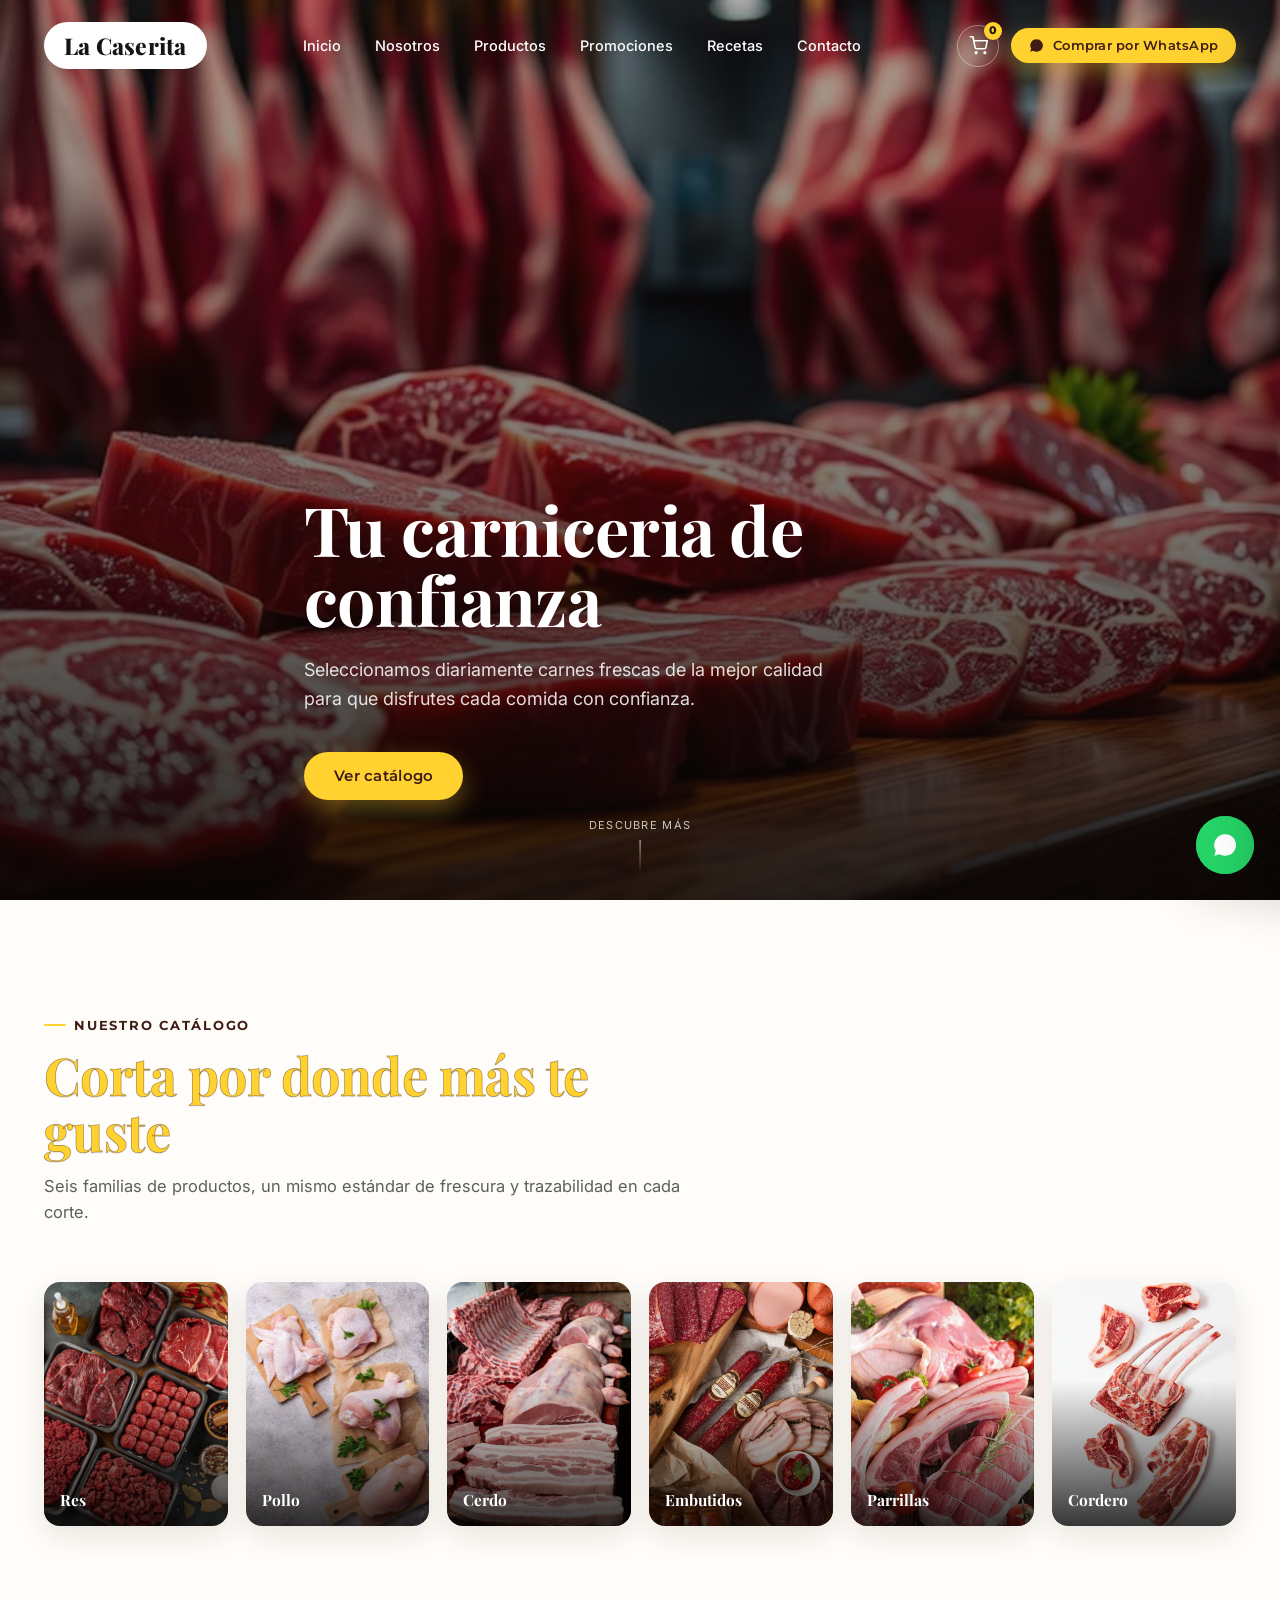
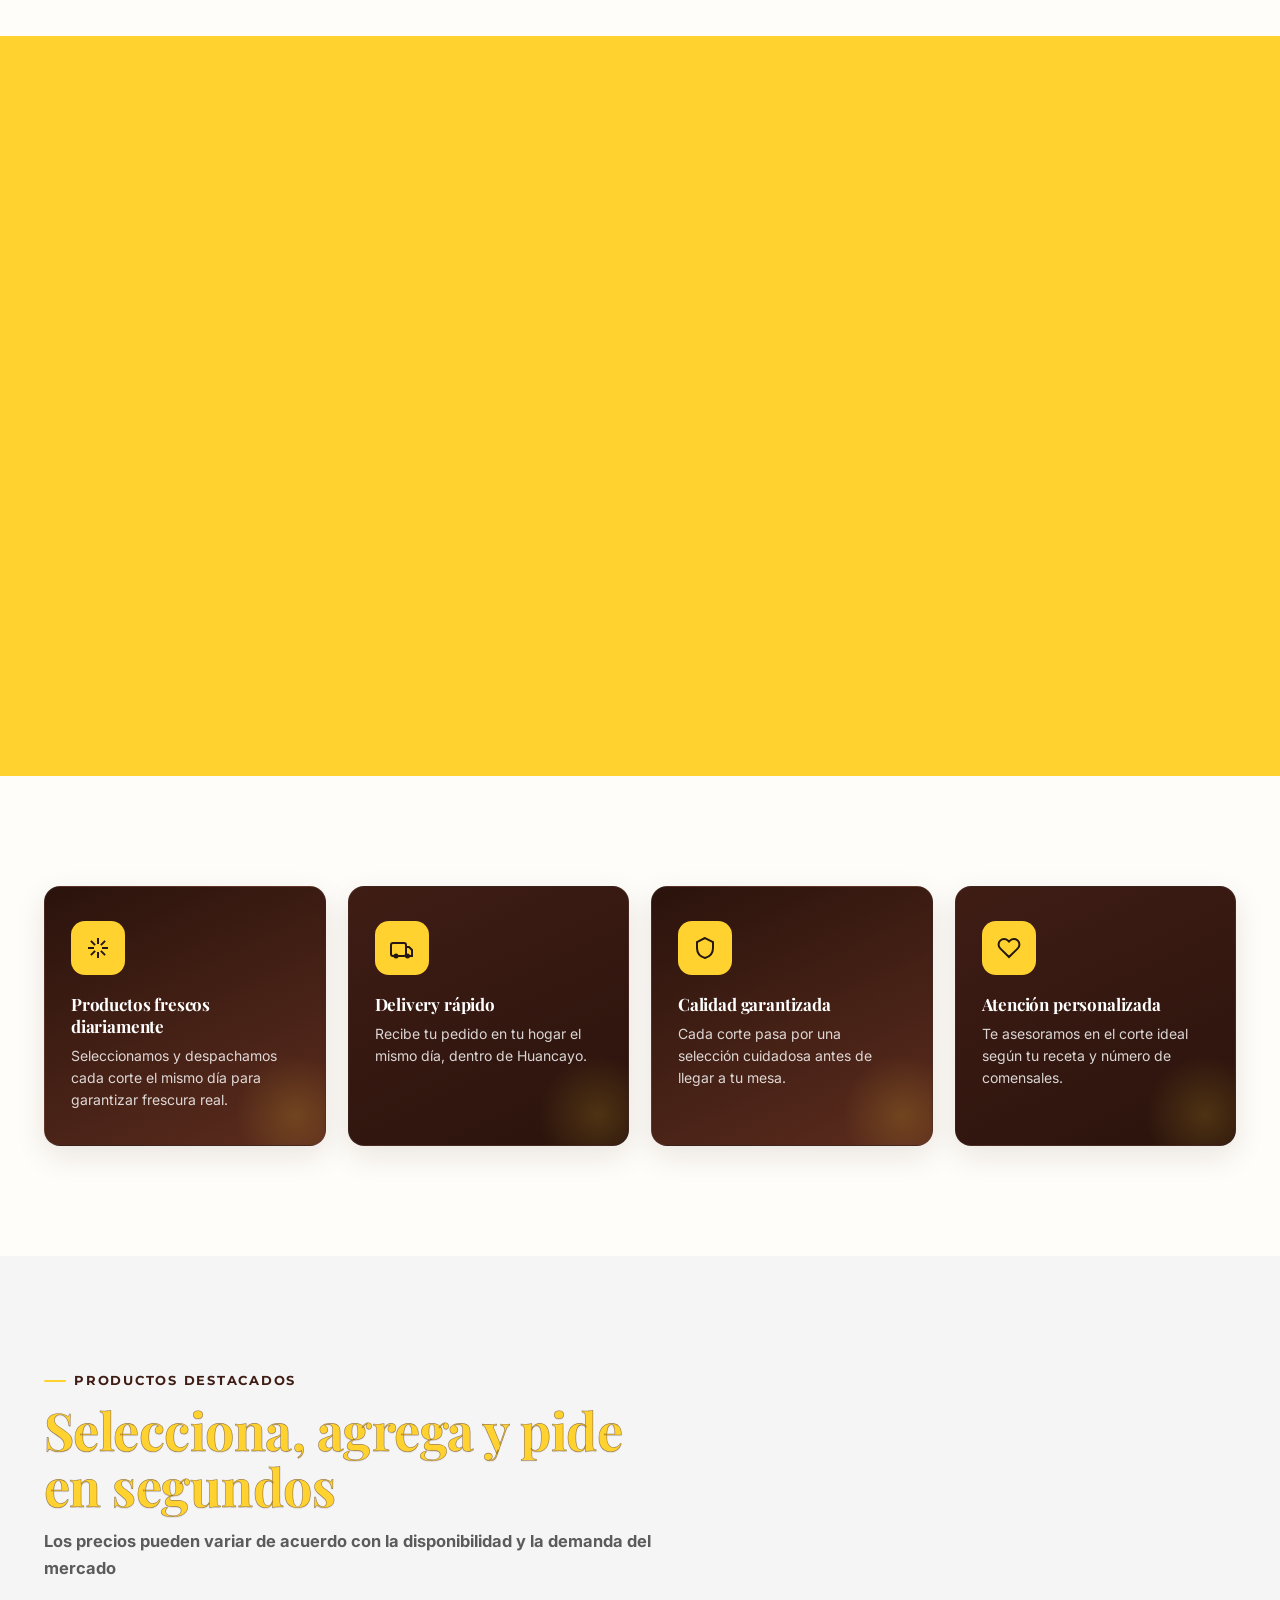
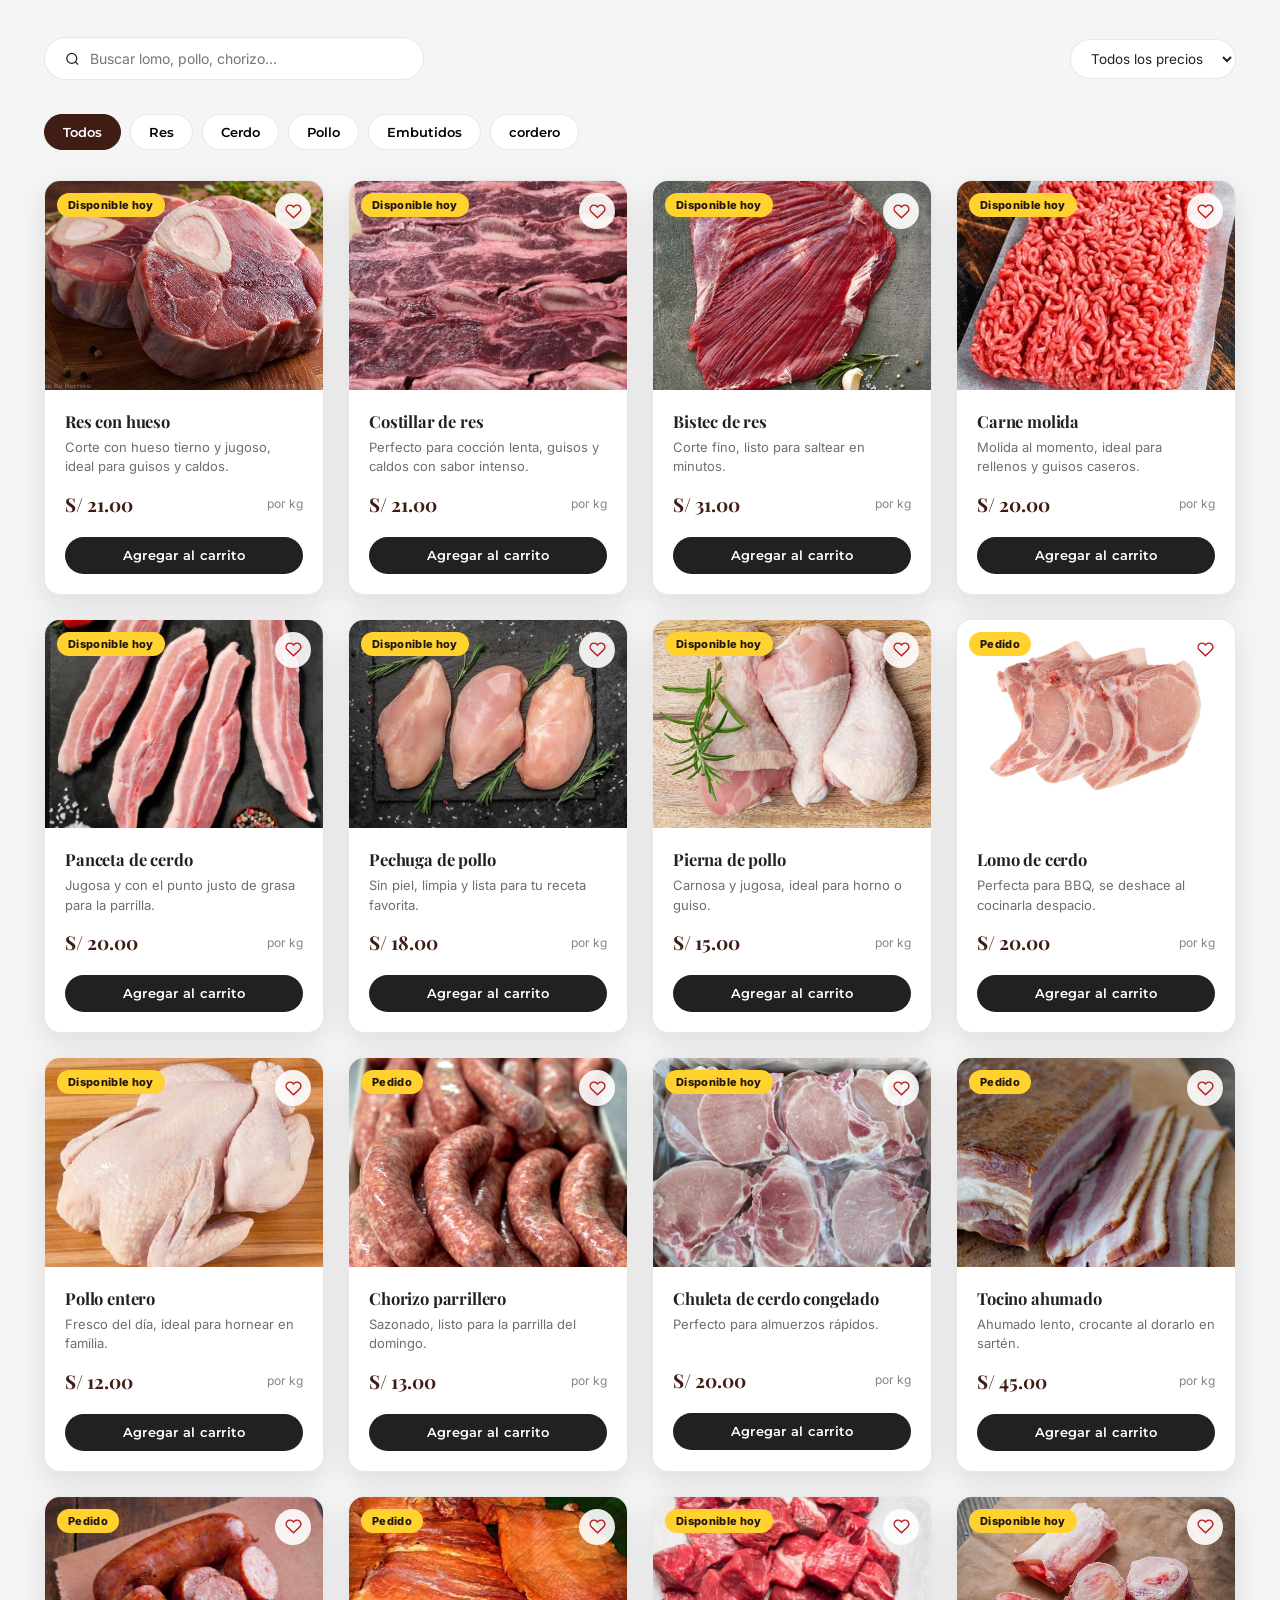
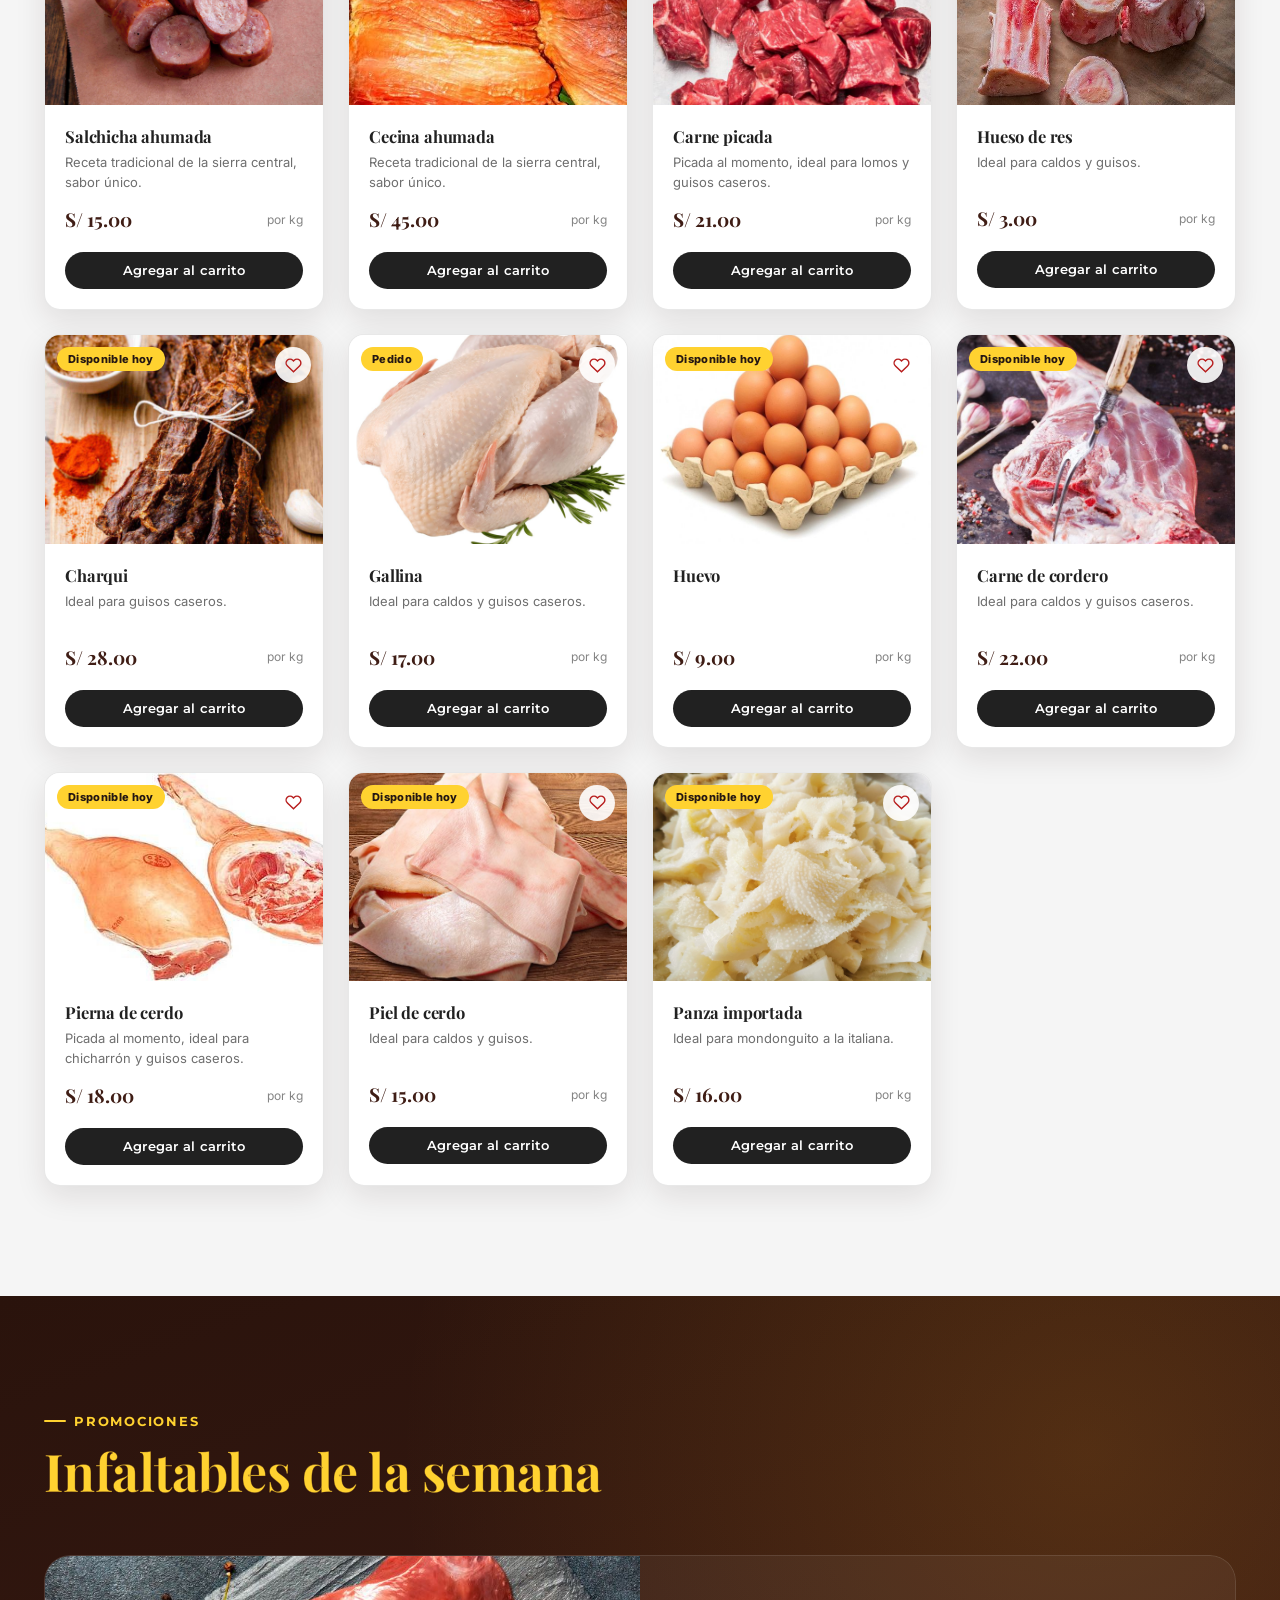
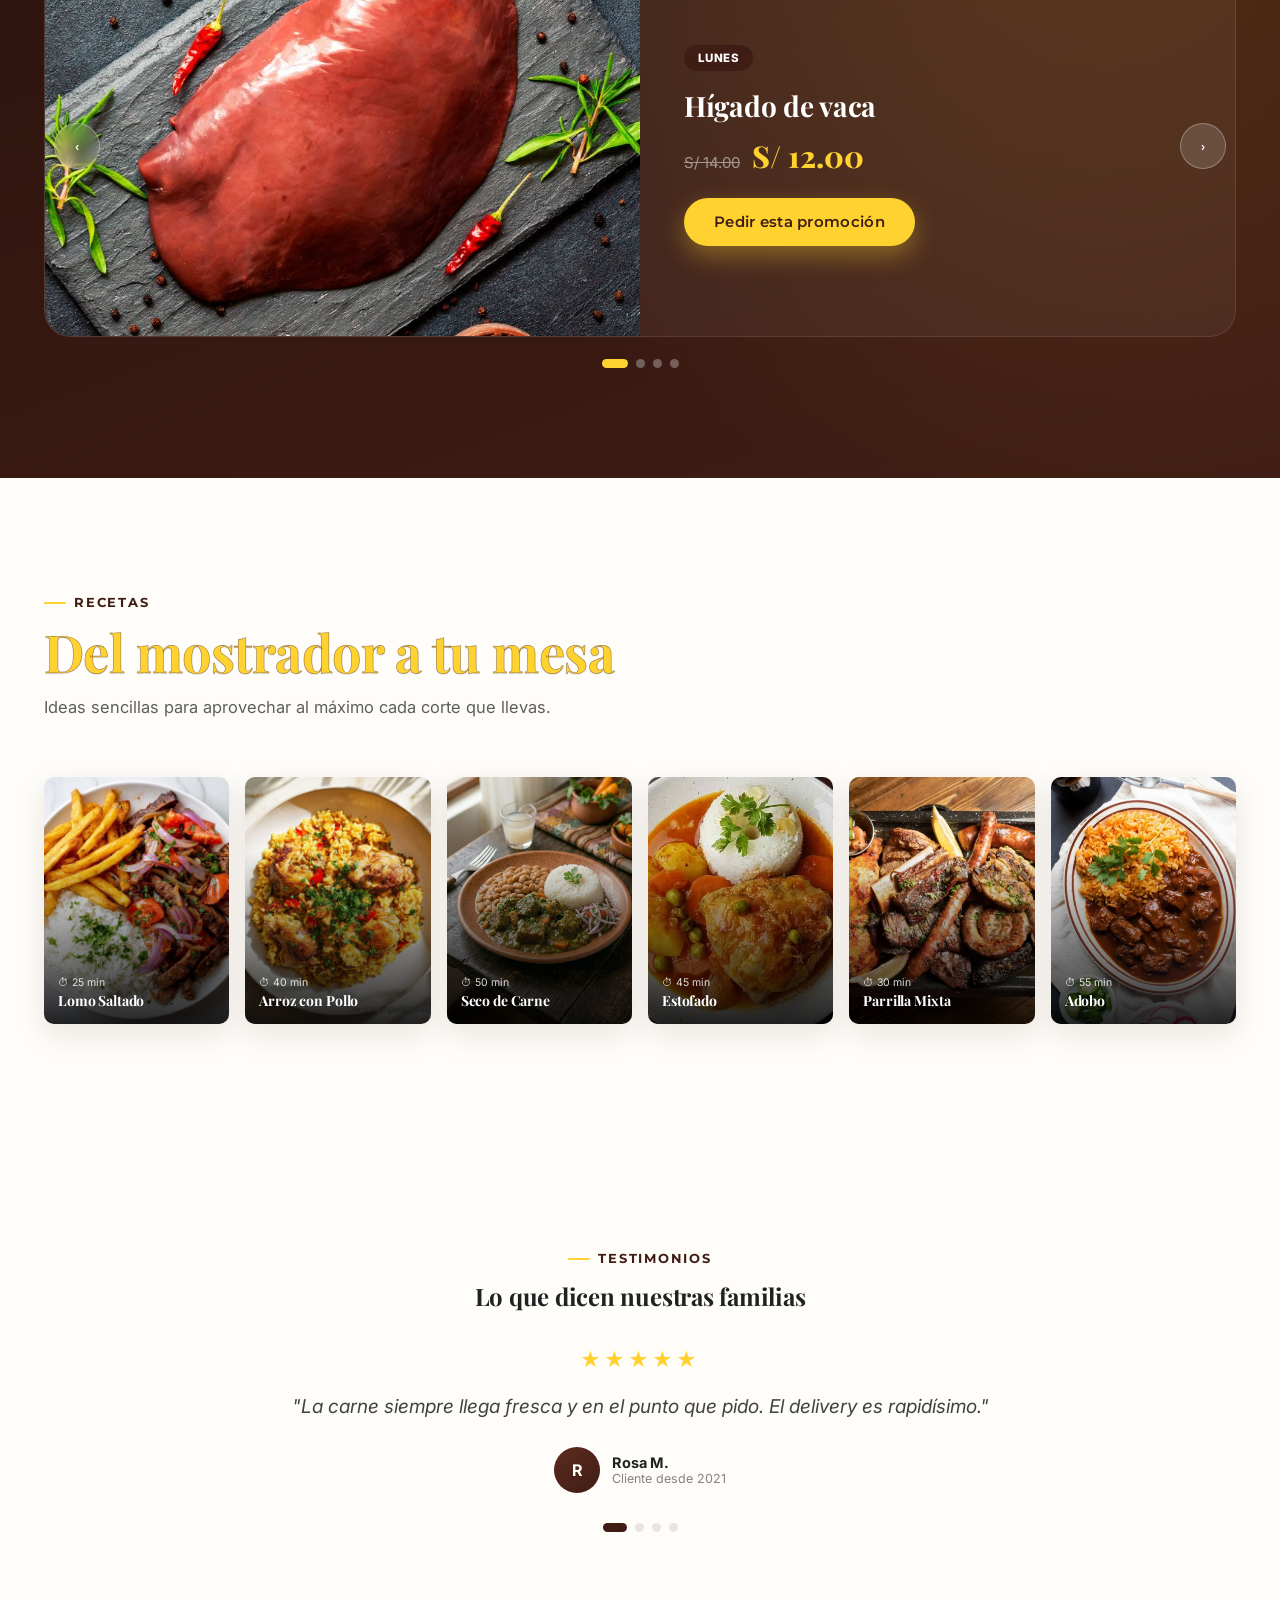
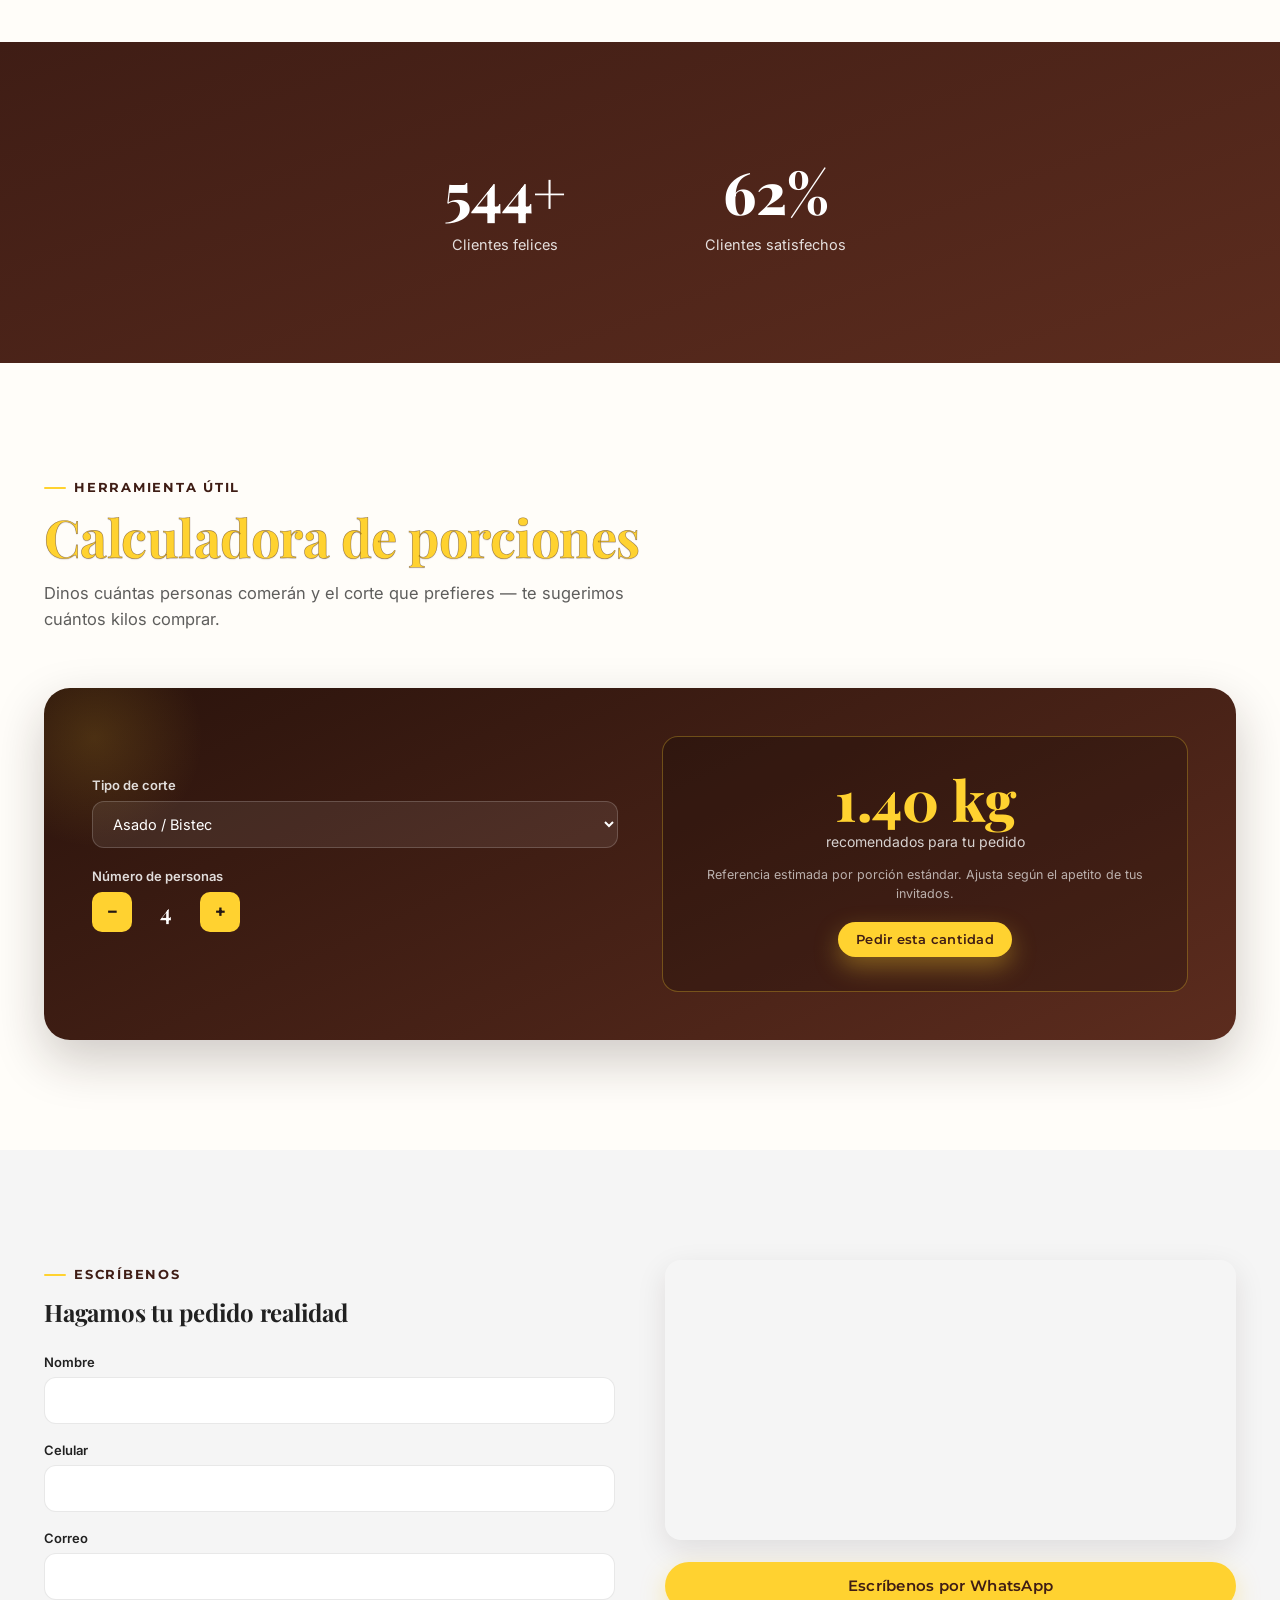
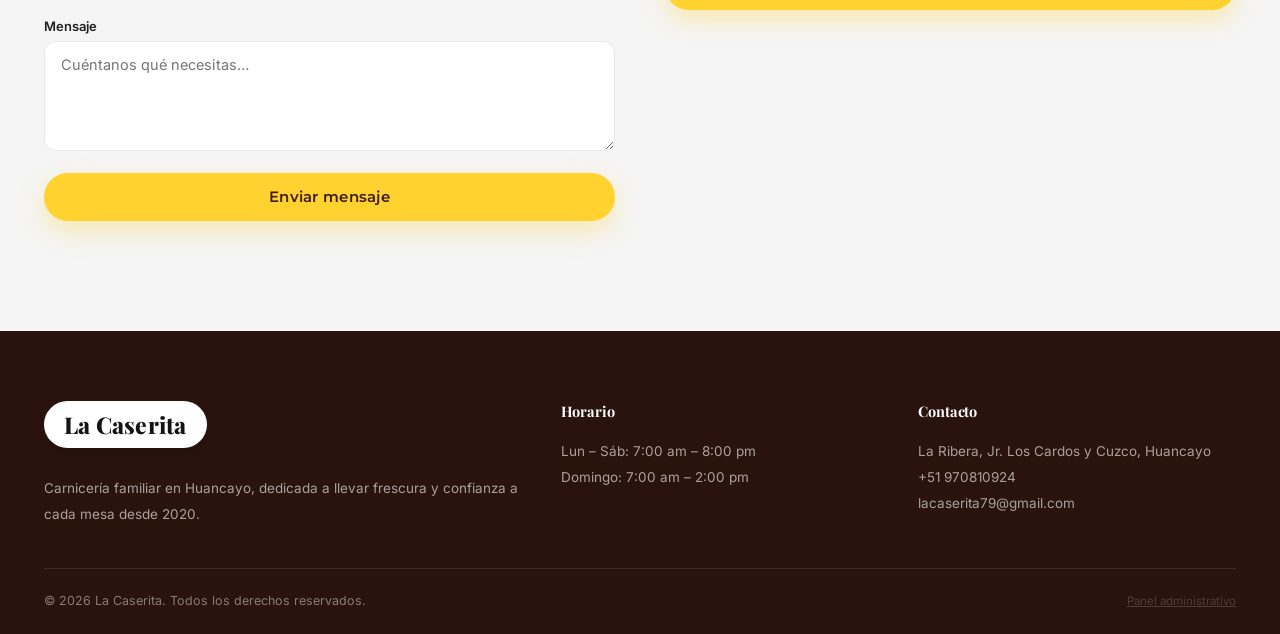
==== commit b123c4c0: "v2.3 subida" ====
--- a/lacaserita-project/index.html
+++ b/lacaserita-project/index.html
@@ -142,7 +142,7 @@
     <div class="section-head reveal">
       <span class="eyebrow">Productos destacados</span>
       <h2>Selecciona, agrega y pide en segundos</h2>
-      <p>Precios por kilo o unidad, siempre con el peso exacto que necesitas para tu mesa.</p>
+         <p><b>Los precios pueden variar de acuerdo con la disponibilidad y la demanda del mercado</b></p>
     </div>
     <div class="prod-toolbar">
       <div class="search-box">
@@ -304,16 +304,50 @@
   <svg width="20" height="20" viewBox="0 0 24 24" fill="none" stroke="currentColor" stroke-width="2"><path d="M12 19V5M5 12l7-7 7 7"/></svg>
 </button>
 
+
 <!-- ============ CART DRAWER ============ -->
 <div class="overlay-bg" id="overlay-bg" data-action="close-cart"></div>
+
 <div class="drawer" id="cart-drawer">
-  <div class="drawer-head"><h3>Tu carrito</h3><button class="close-x" data-action="close-cart">✕</button></div>
+
+  <div class="drawer-head">
+    <h3>Tu carrito</h3>
+    <button class="close-x" data-action="close-cart">✕</button>
+  </div>
+
   <div class="drawer-body" id="cart-body"></div>
+
+  <!-- MODALIDAD DE ENTREGA -->
+
+  
+  <div class="delivery-option">
+       <h4>Modalidad de entrega</h4>
+
+    <label>
+      <input type="radio" name="delivery" value="Recojo en tienda" checked>
+           Recojo en tienda  |
+    </label>
+
+    <label>
+      <input type="radio" name="delivery" value="Delivery">
+           Delivery
+    </label>
+  </div>
+
   <div class="drawer-foot">
-    <div class="total"><span>Total</span><span id="cart-total">S/ 0.00</span></div>
-    <a href="#" id="cart-wa-btn" target="_blank" class="btn btn-primary full-width">Finalizar por WhatsApp</a>
-  </div>
+    <div class="total">
+      <span>Total</span>
+      <span id="cart-total">S/ 0.00</span>
+    </div>
+
+    <a href="#" id="cart-wa-btn" target="_blank" class="btn btn-primary full-width">
+      Finalizar por WhatsApp
+    </a>
+  </div>
+
 </div>
+
+
 
 <!-- ============ ADMIN LOGIN ============ -->
 <div id="admin-login" class="admin-login-overlay hidden">
